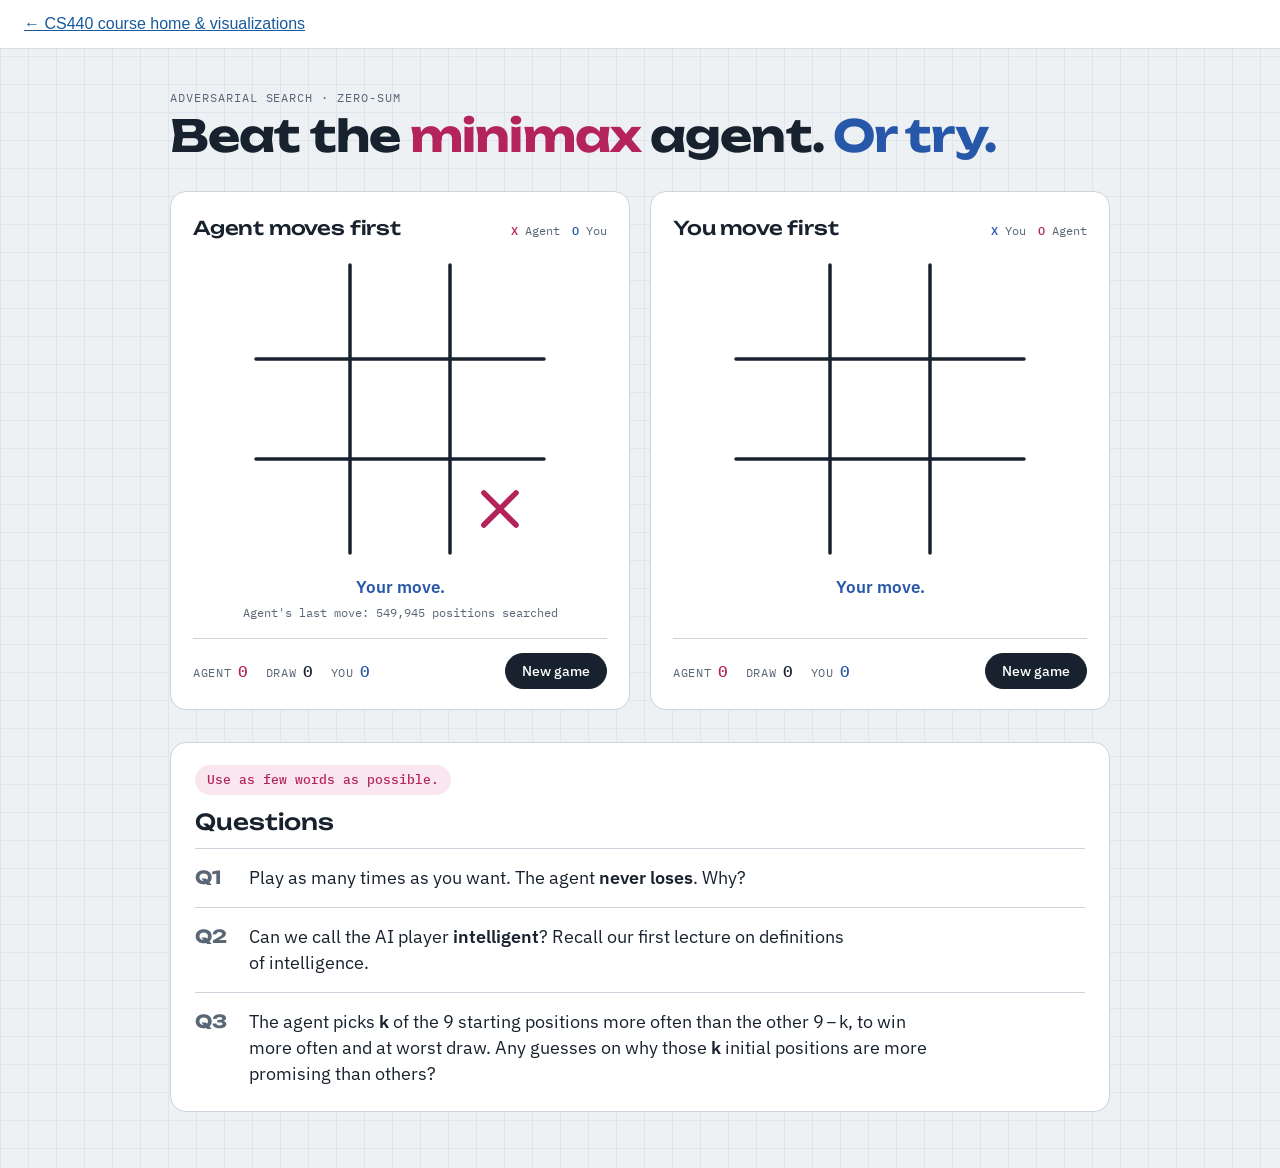
==== index.html @ fbac66e7 "Link minimax demo to the CS440 course hub" ====
<!doctype html>
<html lang="en">
<head>
<meta charset="utf-8">
<meta name="viewport" content="width=device-width, initial-scale=1">
<meta name="color-scheme" content="light dark">
<title>Minimax Tic-Tac-Toe</title>
<link rel="preconnect" href="https://fonts.googleapis.com">
<link rel="preconnect" href="https://fonts.gstatic.com" crossorigin>
<link rel="stylesheet" href="https://fonts.googleapis.com/css2?family=IBM+Plex+Mono:wght@400;500&family=IBM+Plex+Sans:wght@400;500;600&family=Unbounded:wght@500;700&display=swap">
<style>
  html, body { margin: 0; }
  img { max-width: 100%; }
  :root {
    --ground: #EDF1F4;
    --grid: #DEE5EB;
    --surface: #FFFFFF;
    --ink: #18222E;
    --muted: #586676;
    --line: #CBD4DD;
    --board: #18222E;
    --agent: #B4235A;
    --agent-soft: #F9E6EE;
    --you: #2757A8;
    --you-soft: #E4ECF9;
    --display: "Unbounded", "Arial Black", system-ui, sans-serif;
    --body: "IBM Plex Sans", system-ui, -apple-system, "Segoe UI", sans-serif;
    --mono: "IBM Plex Mono", ui-monospace, "SFMono-Regular", Menlo, monospace;
  }
  @media (prefers-color-scheme: dark) {
    :root:not([data-theme="light"]) {
      --ground: #0F141A;
      --grid: #17202A;
      --surface: #151C25;
      --ink: #E4EAF0;
      --muted: #8F9CAA;
      --line: #2B3644;
      --board: #C3CDD8;
      --agent: #F27BA7;
      --agent-soft: #3A1A28;
      --you: #8AB0F5;
      --you-soft: #1B2842;
    }
  }
  :root[data-theme="dark"] {
    --ground: #0F141A;
    --grid: #17202A;
    --surface: #151C25;
    --ink: #E4EAF0;
    --muted: #8F9CAA;
    --line: #2B3644;
    --board: #C3CDD8;
    --agent: #F27BA7;
    --agent-soft: #3A1A28;
    --you: #8AB0F5;
    --you-soft: #1B2842;
  }

  * { box-sizing: border-box; }
  body {
    background-color: var(--ground);
    background-image:
      linear-gradient(var(--grid) 1px, transparent 1px),
      linear-gradient(90deg, var(--grid) 1px, transparent 1px);
    background-size: 28px 28px;
    color: var(--ink);
    font-family: var(--body);
    font-size: 16px;
    line-height: 1.5;
  }
  .wrap {
    max-width: 980px;
    margin: 0 auto;
    padding-inline: 20px;
    padding-block: 40px 56px;
    display: grid;
    gap: 32px;
  }

  header { display: grid; gap: 6px; }
  .eyebrow {
    margin: 0;
    font-family: var(--mono);
    font-size: 12px;
    letter-spacing: 0.08em;
    text-transform: uppercase;
    color: var(--muted);
  }
  h1 {
    margin: 0;
    font-family: var(--display);
    font-weight: 700;
    font-size: clamp(28px, 5vw, 44px);
    line-height: 1.05;
    letter-spacing: -0.02em;
    text-wrap: balance;
  }
  h1 .x { color: var(--agent); }
  h1 .o { color: var(--you); }

  .boards {
    display: grid;
    grid-template-columns: repeat(auto-fit, minmax(290px, 1fr));
    gap: 20px;
  }
  .panel {
    background: var(--surface);
    border: 1px solid var(--line);
    border-radius: 16px;
    padding: 22px 22px 20px;
    display: grid;
    gap: 16px;
    justify-items: center;
  }
  .panel-head {
    width: 100%;
    display: flex;
    flex-wrap: wrap;
    align-items: baseline;
    justify-content: space-between;
    gap: 8px 16px;
  }
  .panel h2 {
    margin: 0;
    font-family: var(--display);
    font-weight: 500;
    font-size: 19px;
    letter-spacing: -0.01em;
  }
  .legend {
    display: flex;
    gap: 12px;
    font-family: var(--mono);
    font-size: 12px;
    color: var(--muted);
  }
  .legend b { font-weight: 500; }
  .legend .agent b { color: var(--agent); }
  .legend .you b { color: var(--you); }

  .board {
    position: relative;
    width: min(100%, 300px);
    aspect-ratio: 1;
    display: grid;
    grid-template-columns: repeat(3, 1fr);
    grid-template-rows: repeat(3, 1fr);
  }
  .board > svg.overlay {
    position: absolute;
    inset: 0;
    width: 100%;
    height: 100%;
    pointer-events: none;
    overflow: visible;
  }
  .overlay .grid-line {
    stroke: var(--board);
    stroke-width: 3.5;
    stroke-linecap: round;
  }
  .overlay .win {
    stroke-width: 7;
    stroke-linecap: round;
    stroke-dasharray: 1;
    stroke-dashoffset: 1;
    animation: draw 420ms ease-out forwards;
  }
  .overlay .win.agent { stroke: var(--agent); }
  .overlay .win.you { stroke: var(--you); }

  .cell {
    appearance: none;
    border: 0;
    margin: 7px;
    padding: 0;
    background: transparent;
    border-radius: 10px;
    color: inherit;
    cursor: default;
    display: grid;
    place-items: center;
    transition: background-color 120ms ease;
  }
  .cell.playable { cursor: pointer; }
  .cell.playable:hover { background: var(--you-soft); }
  .cell:focus-visible { outline: 2px solid var(--you); outline-offset: 1px; }
  .cell svg {
    width: 72%;
    height: 72%;
    fill: none;
    stroke-width: 9;
    stroke-linecap: round;
    overflow: visible;
  }
  .cell.agent svg { stroke: var(--agent); }
  .cell.you svg { stroke: var(--you); }
  .cell svg .s {
    stroke-dasharray: 1;
    stroke-dashoffset: 1;
    animation: draw 220ms ease-out forwards;
  }
  .cell svg .s2 { animation-delay: 140ms; }
  .cell.win-cell.agent { background: var(--agent-soft); }
  .cell.win-cell.you { background: var(--you-soft); }
  @keyframes draw { to { stroke-dashoffset: 0; } }

  .status {
    margin: 0;
    min-height: 1.5em;
    font-weight: 600;
    font-size: 17px;
    text-align: center;
  }
  .status.agent { color: var(--agent); }
  .status.you { color: var(--you); }
  .searched {
    margin: -12px 0 0;
    font-family: var(--mono);
    font-size: 12px;
    color: var(--muted);
    font-variant-numeric: tabular-nums;
    text-align: center;
  }

  .foot {
    width: 100%;
    display: flex;
    flex-wrap: wrap;
    align-items: center;
    justify-content: space-between;
    gap: 12px;
    padding-top: 14px;
    border-top: 1px solid var(--line);
  }
  .tally {
    margin: 0;
    display: flex;
    gap: 18px;
    font-family: var(--mono);
    font-size: 12px;
    color: var(--muted);
  }
  .tally div { display: flex; gap: 6px; align-items: baseline; }
  .tally dt { text-transform: uppercase; letter-spacing: 0.06em; }
  .tally dd {
    margin: 0;
    font-size: 16px;
    font-weight: 500;
    color: var(--ink);
    font-variant-numeric: tabular-nums;
  }
  .tally .t-agent dd { color: var(--agent); }
  .tally .t-you dd { color: var(--you); }

  .btn {
    appearance: none;
    border: 1px solid var(--ink);
    background: var(--ink);
    color: var(--surface);
    font: 500 14px/1 var(--body);
    padding: 10px 16px;
    border-radius: 999px;
    cursor: pointer;
    transition: transform 100ms ease, opacity 100ms ease;
  }
  .btn:hover { opacity: 0.88; }
  .btn:active { transform: translateY(1px); }
  .btn:focus-visible { outline: 2px solid var(--you); outline-offset: 2px; }

  .questions {
    background: var(--surface);
    border: 1px solid var(--line);
    border-radius: 16px;
    padding: 22px 24px 8px;
    display: grid;
    gap: 10px;
  }
  .questions h2 {
    margin: 0;
    font-family: var(--display);
    font-weight: 500;
    font-size: 22px;
  }
  .q-list {
    margin: 0;
    padding: 0;
    list-style: none;
    display: grid;
  }
  .q-list li {
    display: grid;
    grid-template-columns: 2.6em 1fr;
    gap: 12px;
    align-items: baseline;
    padding-block: 16px;
    border-top: 1px solid var(--line);
  }
  .q-num {
    font-family: var(--display);
    font-weight: 700;
    font-size: 18px;
    line-height: 1;
    color: var(--muted);
  }
  .q-list p {
    margin: 0;
    font-size: 18px;
    line-height: 1.45;
    max-width: 62ch;
    text-wrap: pretty;
  }
  .q-list strong { font-weight: 600; }
  .rule {
    justify-self: start;
    margin: 0;
    padding: 5px 12px;
    border-radius: 999px;
    background: var(--agent-soft);
    color: var(--agent);
    font-family: var(--mono);
    font-size: 13px;
    font-weight: 500;
  }

  @media (prefers-reduced-motion: reduce) {
    .cell svg .s, .overlay .win { animation: none; stroke-dashoffset: 0; }
    .cell, .btn { transition: none; }
  }
</style>
</head>
<body>
<nav aria-label="Course navigation" style="padding:12px 24px;background:#fff;border-bottom:1px solid #d5dde7;font:16px/1.5 Arial,sans-serif"><a href="https://kowndinya2000.github.io/cs440-fa26/#demos" style="color:#185a9d;text-decoration:underline">← CS440 course home &amp; visualizations</a></nav>
<main class="wrap">
  <header>
    <p class="eyebrow">Adversarial search · Zero-sum</p>
    <h1>Beat the <span class="x">minimax</span> agent. <span class="o">Or try.</span></h1>
  </header>

  <section class="boards" aria-label="Games">
    <article class="panel" id="panel-first">
      <div class="panel-head">
        <h2>Agent moves first</h2>
        <div class="legend"><span class="agent"><b>X</b> Agent</span><span class="you"><b>O</b> You</span></div>
      </div>
      <div class="board" role="grid" aria-label="Board, agent moves first"></div>
      <p class="status" aria-live="polite"></p>
      <p class="searched"></p>
      <div class="foot">
        <dl class="tally">
          <div class="t-agent"><dt>Agent</dt><dd data-k="agent">0</dd></div>
          <div class="t-draw"><dt>Draw</dt><dd data-k="draw">0</dd></div>
          <div class="t-you"><dt>You</dt><dd data-k="you">0</dd></div>
        </dl>
        <button class="btn" type="button" id="new-first">New game</button>
      </div>
    </article>

    <article class="panel" id="panel-second">
      <div class="panel-head">
        <h2>You move first</h2>
        <div class="legend"><span class="you"><b>X</b> You</span><span class="agent"><b>O</b> Agent</span></div>
      </div>
      <div class="board" role="grid" aria-label="Board, you move first"></div>
      <p class="status" aria-live="polite"></p>
      <p class="searched"></p>
      <div class="foot">
        <dl class="tally">
          <div class="t-agent"><dt>Agent</dt><dd data-k="agent">0</dd></div>
          <div class="t-draw"><dt>Draw</dt><dd data-k="draw">0</dd></div>
          <div class="t-you"><dt>You</dt><dd data-k="you">0</dd></div>
        </dl>
        <button class="btn" type="button" id="new-second">New game</button>
      </div>
    </article>
  </section>

  <section class="questions" aria-labelledby="q-title">
    <p class="rule">Use as few words as possible.</p>
    <h2 id="q-title">Questions</h2>
    <ol class="q-list">
      <li>
        <span class="q-num" aria-hidden="true">Q1</span>
        <p>Play as many times as you want. The agent <strong>never loses</strong>. Why?</p>
      </li>
      <li>
        <span class="q-num" aria-hidden="true">Q2</span>
        <p>Can we call the AI player <strong>intelligent</strong>? Recall our first lecture on definitions of intelligence.</p>
      </li>
      <li>
        <span class="q-num" aria-hidden="true">Q3</span>
        <p>The agent picks <strong>k</strong> of the 9 starting positions more often than the other 9&#8239;&minus;&#8239;k, to win more often and at worst draw. Any guesses on why those <strong>k</strong> initial positions are more promising than others?</p>
      </li>
    </ol>
  </section>
</main>

<script>
(() => {
  const LINES = [[0,1,2],[3,4,5],[6,7,8],[0,3,6],[1,4,7],[2,5,8],[0,4,8],[2,4,6]];
  const NS = "http://www.w3.org/2000/svg";
  const reduced = window.matchMedia("(prefers-reduced-motion: reduce)").matches;
  const fmt = new Intl.NumberFormat("en-US");

  function winner(b) {
    for (const [a, c, d] of LINES) {
      if (b[a] && b[a] === b[c] && b[a] === b[d]) return { mark: b[a], line: [a, c, d] };
    }
    return null;
  }

  let nodes = 0;
  function minimax(b, turn, me, depth) {
    nodes++;
    const w = winner(b);
    if (w) return w.mark === me ? 10 - depth : depth - 10;
    if (b.every(Boolean)) return 0;
    const next = turn === "X" ? "O" : "X";
    let best = turn === me ? -Infinity : Infinity;
    for (let i = 0; i < 9; i++) {
      if (b[i]) continue;
      b[i] = turn;
      const s = minimax(b, next, me, depth + 1);
      b[i] = null;
      best = turn === me ? Math.max(best, s) : Math.min(best, s);
    }
    return best;
  }
  function bestMove(board, me) {
    const b = board.slice();
    const opp = me === "X" ? "O" : "X";
    nodes = 0;
    const options = [];
    for (let i = 0; i < 9; i++) {
      if (b[i]) continue;
      b[i] = me;
      nodes++;
      let value, traps = 0;
      if (winner(b)) value = 9;
      else if (b.every(Boolean)) value = 0;
      else {
        value = Infinity;
        for (let j = 0; j < 9; j++) {
          if (b[j]) continue;
          b[j] = opp;
          const v = minimax(b, me, me, 2);
          b[j] = null;
          value = Math.min(value, v);
          if (v > 0) traps++;
        }
      }
      b[i] = null;
      options.push({ i, value, traps });
    }
    const bestValue = Math.max(...options.map((o) => o.value));
    const safe = options.filter((o) => o.value === bestValue);
    const bestTraps = Math.max(...safe.map((o) => o.traps));
    const picks = safe.filter((o) => o.traps === bestTraps);
    const move = picks[Math.floor(Math.random() * picks.length)].i;
    return { move, nodes };
  }

  function markSVG(mark) {
    return mark === "X"
      ? '<svg viewBox="0 0 100 100" aria-hidden="true"><path class="s" pathLength="1" d="M24 24 L76 76"/><path class="s s2" pathLength="1" d="M76 24 L24 76"/></svg>'
      : '<svg viewBox="0 0 100 100" aria-hidden="true"><circle class="s" pathLength="1" cx="50" cy="50" r="27" transform="rotate(-90 50 50)"/></svg>';
  }

  const CONFIG = [
    { key: "first", agent: "X", you: "O" },
    { key: "second", agent: "O", you: "X" },
  ];

  function freshState(prev) {
    return {
      board: Array(9).fill(null),
      result: null,
      line: null,
      searched: null,
      tally: prev ? prev.tally : { agent: 0, draw: 0, you: 0 },
    };
  }

  function makePanel(cfg, saved) {
    const root = document.getElementById("panel-" + cfg.key);
    const boardEl = root.querySelector(".board");
    const statusEl = root.querySelector(".status");
    const searchedEl = root.querySelector(".searched");
    const tallyEls = root.querySelectorAll(".tally dd");
    const newBtn = root.querySelector(".btn");

    const overlay = document.createElementNS(NS, "svg");
    overlay.setAttribute("class", "overlay");
    overlay.setAttribute("viewBox", "0 0 300 300");
    overlay.setAttribute("aria-hidden", "true");
    for (const [x1, y1, x2, y2] of [[100,6,100,294],[200,6,200,294],[6,100,294,100],[6,200,294,200]]) {
      const l = document.createElementNS(NS, "line");
      Object.entries({ x1, y1, x2, y2, class: "grid-line" }).forEach(([k, v]) => l.setAttribute(k, v));
      overlay.appendChild(l);
    }
    const cells = [];
    for (let i = 0; i < 9; i++) {
      const btn = document.createElement("button");
      btn.type = "button";
      btn.className = "cell";
      btn.id = `${cfg.key}-cell-${i}`;
      btn.dataset.mark = "";
      btn.addEventListener("click", () => play(i));
      boardEl.appendChild(btn);
      cells.push(btn);
    }
    boardEl.appendChild(overlay);

    let state = saved || freshState();
    let busy = false;
    let timer = null;

    const whoOf = (mark) => (mark === cfg.agent ? "agent" : "you");
    const turnMark = () => (state.board.filter(Boolean).length % 2 === 0 ? "X" : "O");
    const yourTurn = () => !state.result && !busy && turnMark() === cfg.you;

    function finishIfOver() {
      const w = winner(state.board);
      if (w) {
        state.result = whoOf(w.mark);
        state.line = w.line;
      } else if (state.board.every(Boolean)) {
        state.result = "draw";
      }
      if (state.result) state.tally[state.result]++;
      return Boolean(state.result);
    }

    function play(i) {
      if (!yourTurn() || state.board[i]) return;
      state.board[i] = cfg.you;
      if (!finishIfOver()) agentTurn();
      render();
    }

    function agentTurn() {
      busy = true;
      clearTimeout(timer);
      timer = setTimeout(() => {
        const { move, nodes: n } = bestMove(state.board, cfg.agent);
        state.board[move] = cfg.agent;
        state.searched = n;
        busy = false;
        finishIfOver();
        render();
      }, reduced ? 60 : 380);
    }

    function newGame() {
      clearTimeout(timer);
      busy = false;
      state = freshState(state);
      if (cfg.agent === "X") agentTurn();
      render();
    }
    newBtn.addEventListener("click", newGame);

    function render() {
      state.board.forEach((mark, i) => {
        const c = cells[i];
        const m = mark || "";
        if (c.dataset.mark !== m) {
          c.dataset.mark = m;
          c.innerHTML = m ? markSVG(m) : "";
        }
        const who = m ? whoOf(m) : "";
        c.classList.toggle("agent", who === "agent");
        c.classList.toggle("you", who === "you");
        c.classList.toggle("win-cell", Boolean(state.line && state.line.includes(i)));
        const playable = !m && yourTurn();
        c.classList.toggle("playable", playable);
        c.disabled = !playable;
        const row = Math.floor(i / 3) + 1, col = (i % 3) + 1;
        c.setAttribute("aria-label", `Row ${row}, column ${col}: ${m ? (who === "agent" ? "Agent " : "You ") + m : "empty"}`);
      });

      const oldWin = overlay.querySelector(".win");
      if (state.line && !oldWin) {
        const [a, , z] = state.line;
        const ctr = (k) => [(k % 3) * 100 + 50, Math.floor(k / 3) * 100 + 50];
        const [ax, ay] = ctr(a), [zx, zy] = ctr(z);
        const dx = (zx - ax) * 0.2, dy = (zy - ay) * 0.2;
        const l = document.createElementNS(NS, "line");
        Object.entries({
          x1: ax - dx, y1: ay - dy, x2: zx + dx, y2: zy + dy,
          pathLength: 1, class: "win " + state.result,
        }).forEach(([k, v]) => l.setAttribute(k, v));
        overlay.appendChild(l);
      } else if (!state.line && oldWin) {
        oldWin.remove();
      }

      let text = "", tone = "";
      if (state.result === "agent") { text = "Agent wins."; tone = "agent"; }
      else if (state.result === "you") { text = "You win!"; tone = "you"; }
      else if (state.result === "draw") { text = "Draw."; }
      else if (busy) { text = "Agent is searching…"; tone = "agent"; }
      else { text = "Your move."; tone = "you"; }
      statusEl.textContent = text;
      statusEl.className = "status " + tone;

      searchedEl.textContent = state.searched == null
        ? " "
        : `Agent's last move: ${fmt.format(state.searched)} positions searched`;

      tallyEls.forEach((dd) => { dd.textContent = state.tally[dd.dataset.k]; });
    }

    if (!state.result && turnMark() === cfg.agent) agentTurn();
    render();

    return { snapshot: () => JSON.parse(JSON.stringify(state)) };
  }

  function start(data) {
    const saved = (data && data.panels) || {};
    CONFIG.forEach((cfg) => makePanel(cfg, saved[cfg.key]));
  }

  start({});
})();
</script>
</body>
</html>
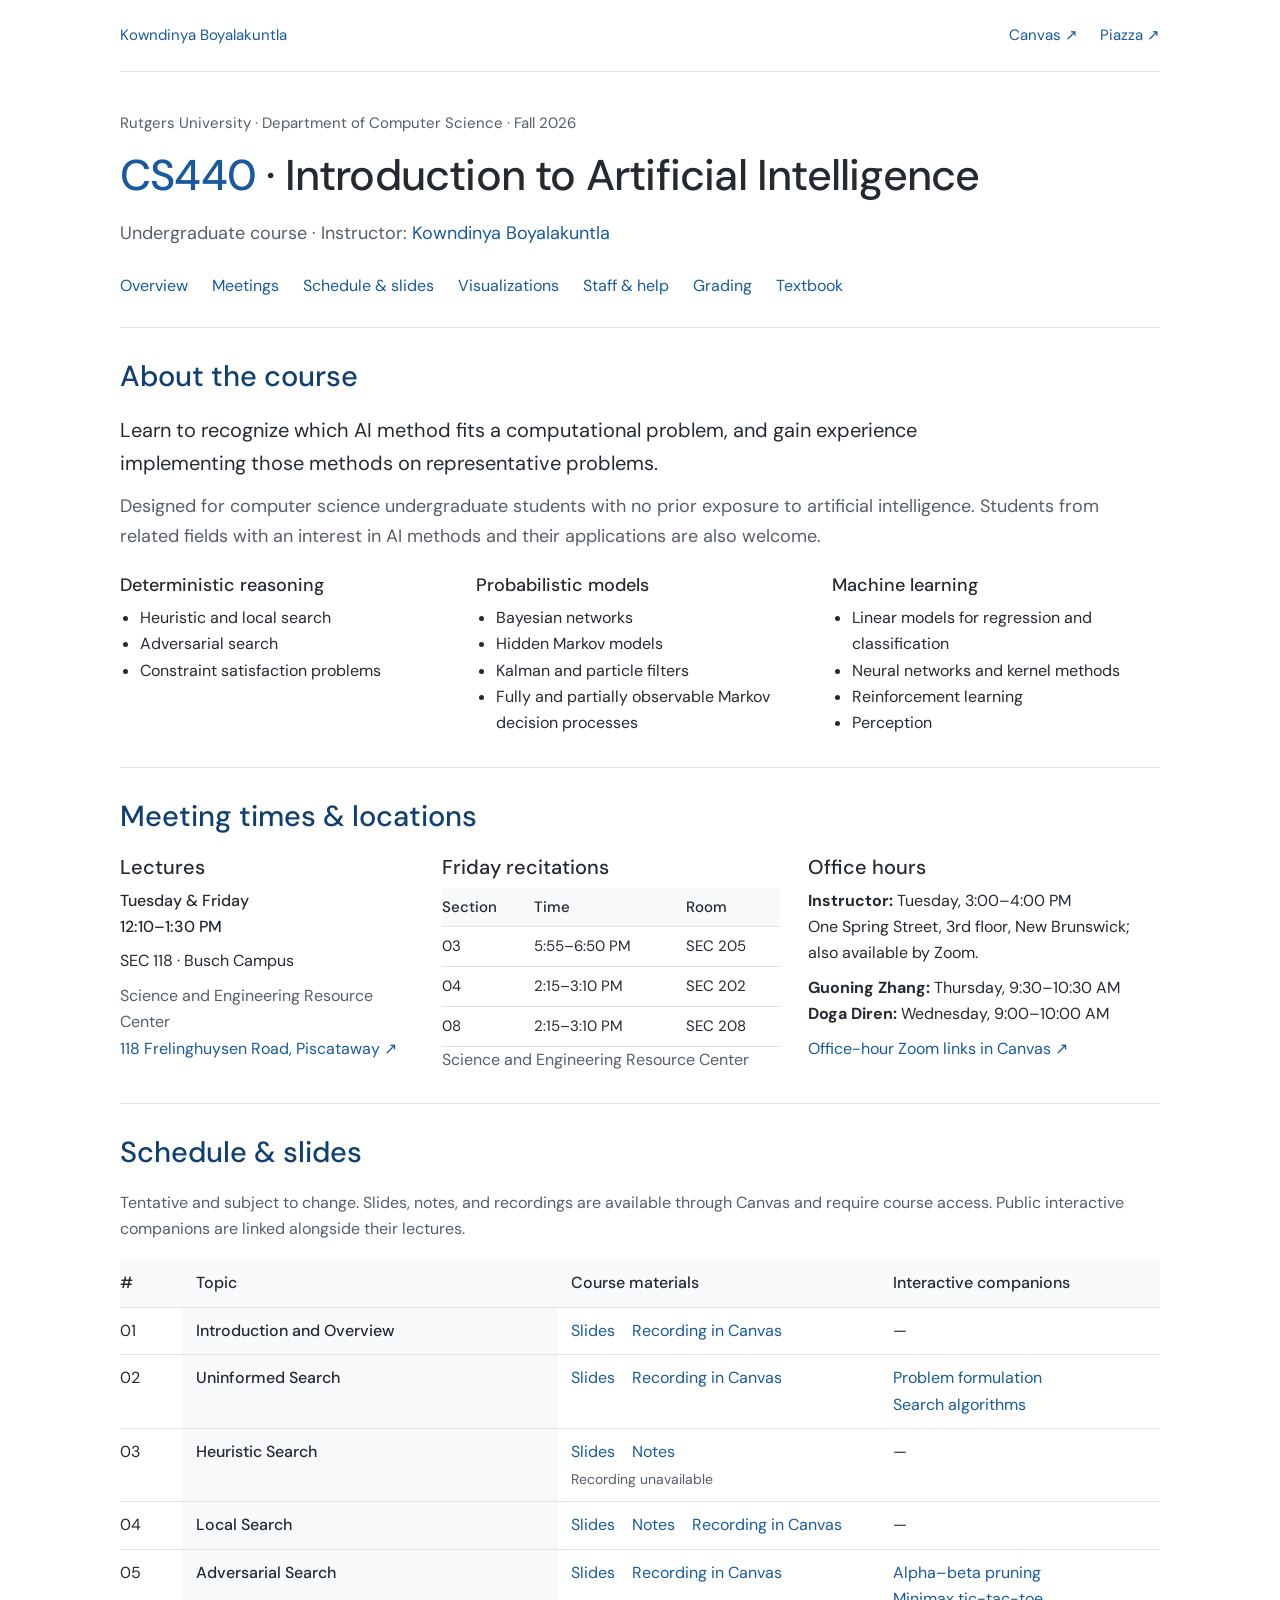
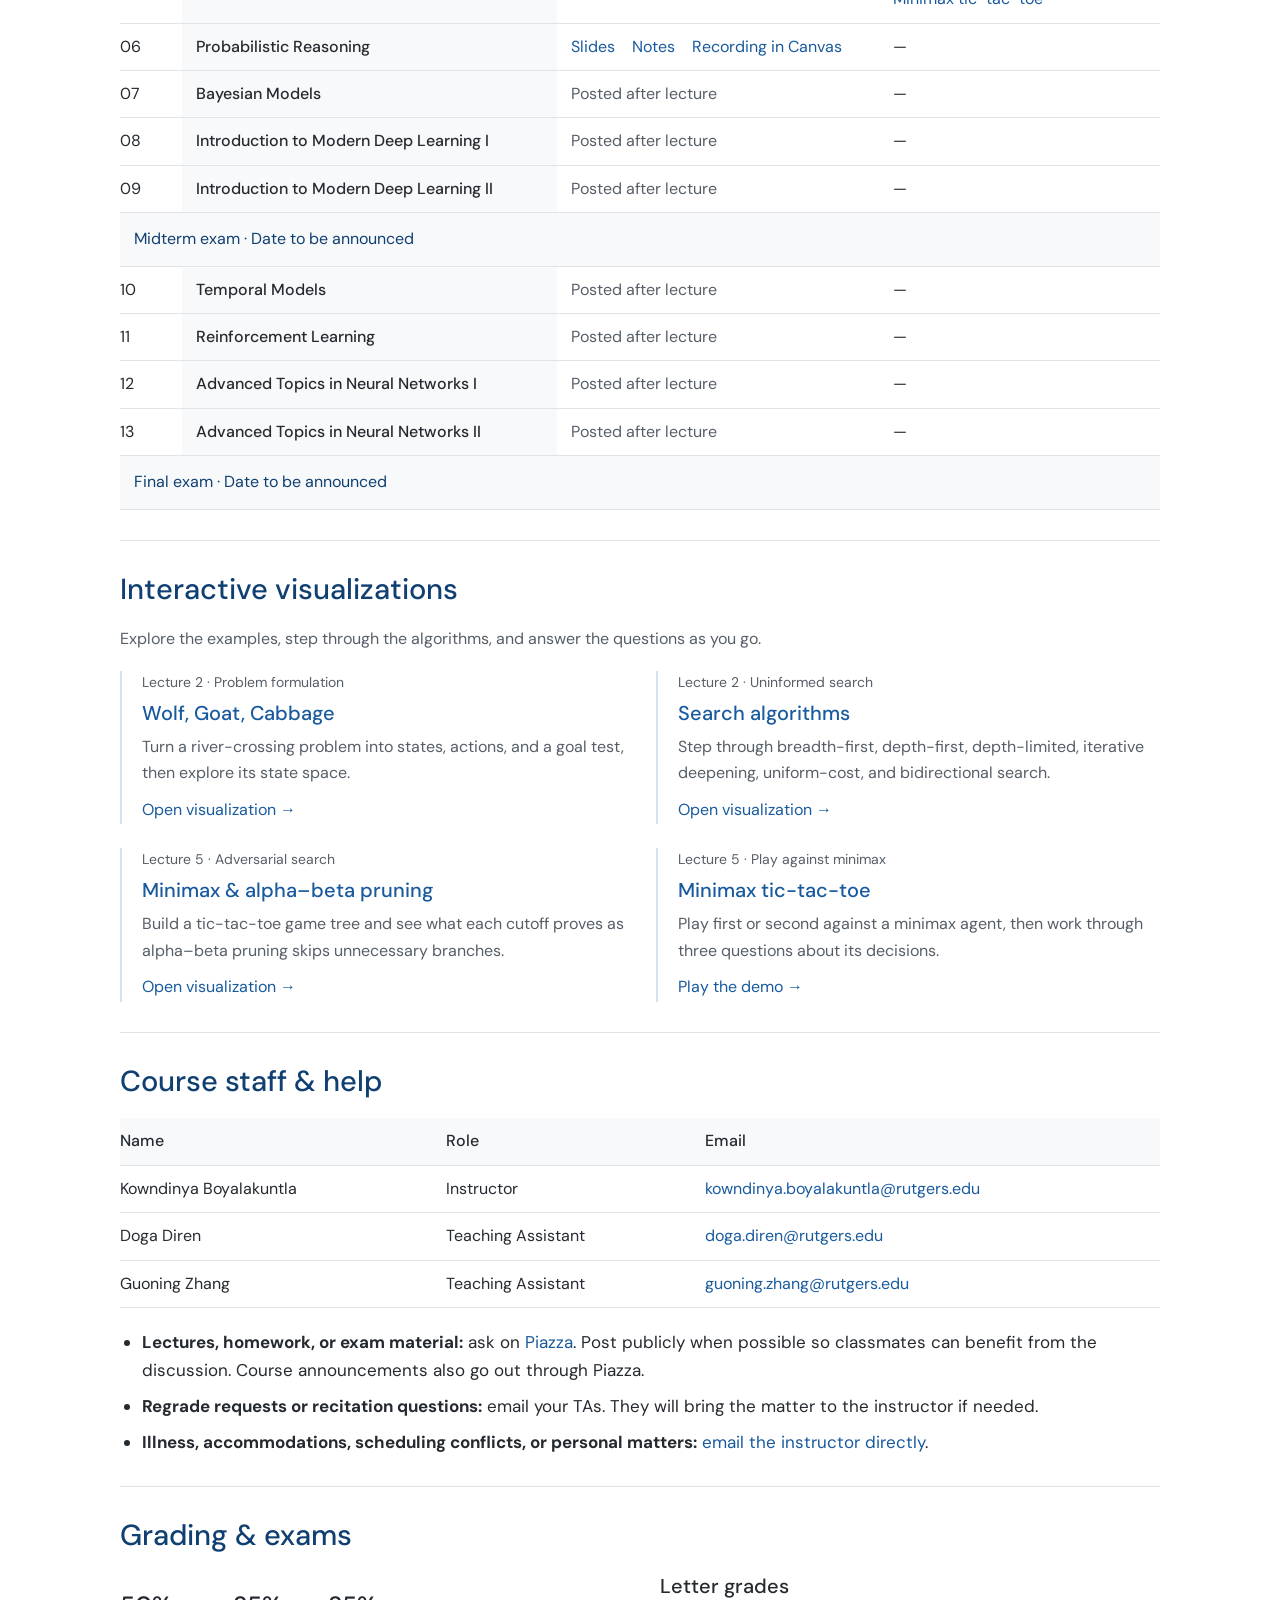
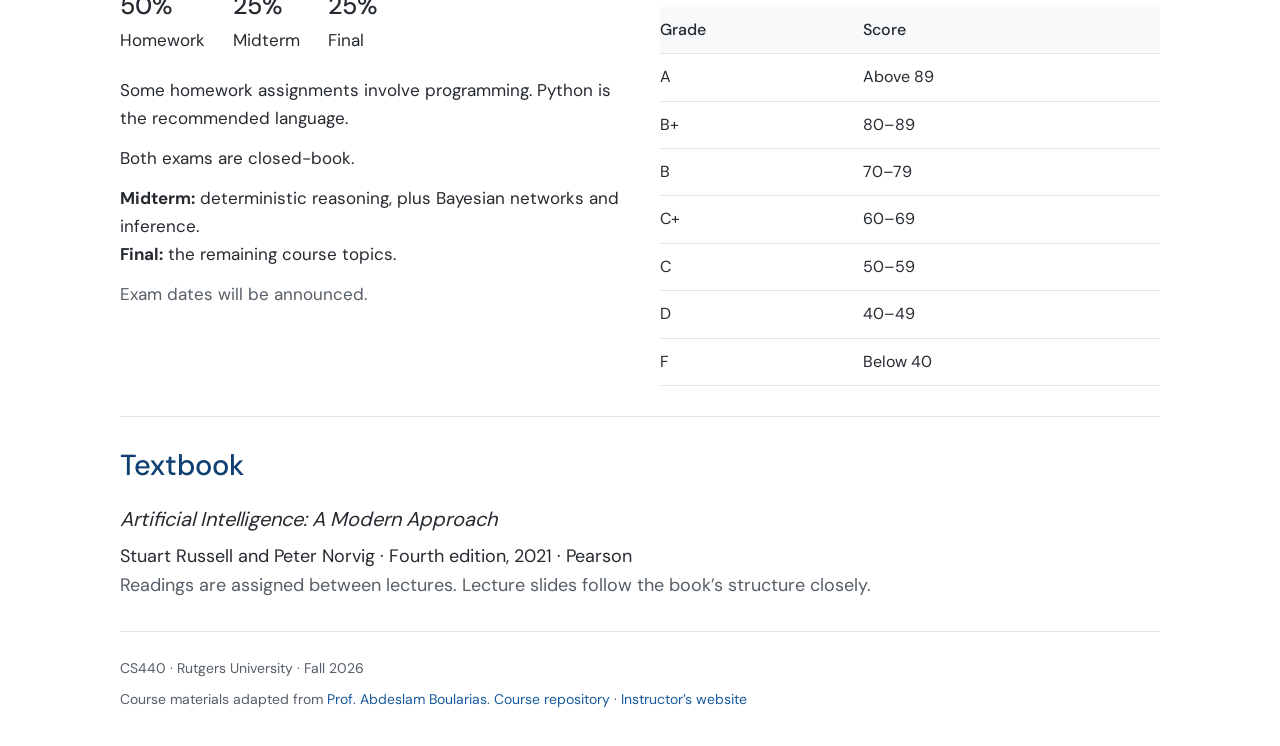
==== commit c1a3f906: "Publish CS440 course hub and connect lecture visualizations" ====
--- a/index.html
+++ b/index.html
@@ -3,627 +3,88 @@
 <head>
 <meta charset="utf-8">
 <meta name="viewport" content="width=device-width, initial-scale=1">
-<meta name="color-scheme" content="light dark">
-<title>Minimax Tic-Tac-Toe</title>
-<link rel="preconnect" href="https://fonts.googleapis.com">
-<link rel="preconnect" href="https://fonts.gstatic.com" crossorigin>
-<link rel="stylesheet" href="https://fonts.googleapis.com/css2?family=IBM+Plex+Mono:wght@400;500&family=IBM+Plex+Sans:wght@400;500;600&family=Unbounded:wght@500;700&display=swap">
-<style>
-  html, body { margin: 0; }
-  img { max-width: 100%; }
-  :root {
-    --ground: #EDF1F4;
-    --grid: #DEE5EB;
-    --surface: #FFFFFF;
-    --ink: #18222E;
-    --muted: #586676;
-    --line: #CBD4DD;
-    --board: #18222E;
-    --agent: #B4235A;
-    --agent-soft: #F9E6EE;
-    --you: #2757A8;
-    --you-soft: #E4ECF9;
-    --display: "Unbounded", "Arial Black", system-ui, sans-serif;
-    --body: "IBM Plex Sans", system-ui, -apple-system, "Segoe UI", sans-serif;
-    --mono: "IBM Plex Mono", ui-monospace, "SFMono-Regular", Menlo, monospace;
-  }
-  @media (prefers-color-scheme: dark) {
-    :root:not([data-theme="light"]) {
-      --ground: #0F141A;
-      --grid: #17202A;
-      --surface: #151C25;
-      --ink: #E4EAF0;
-      --muted: #8F9CAA;
-      --line: #2B3644;
-      --board: #C3CDD8;
-      --agent: #F27BA7;
-      --agent-soft: #3A1A28;
-      --you: #8AB0F5;
-      --you-soft: #1B2842;
-    }
-  }
-  :root[data-theme="dark"] {
-    --ground: #0F141A;
-    --grid: #17202A;
-    --surface: #151C25;
-    --ink: #E4EAF0;
-    --muted: #8F9CAA;
-    --line: #2B3644;
-    --board: #C3CDD8;
-    --agent: #F27BA7;
-    --agent-soft: #3A1A28;
-    --you: #8AB0F5;
-    --you-soft: #1B2842;
-  }
-
-  * { box-sizing: border-box; }
-  body {
-    background-color: var(--ground);
-    background-image:
-      linear-gradient(var(--grid) 1px, transparent 1px),
-      linear-gradient(90deg, var(--grid) 1px, transparent 1px);
-    background-size: 28px 28px;
-    color: var(--ink);
-    font-family: var(--body);
-    font-size: 16px;
-    line-height: 1.5;
-  }
-  .wrap {
-    max-width: 980px;
-    margin: 0 auto;
-    padding-inline: 20px;
-    padding-block: 40px 56px;
-    display: grid;
-    gap: 32px;
-  }
-
-  header { display: grid; gap: 6px; }
-  .eyebrow {
-    margin: 0;
-    font-family: var(--mono);
-    font-size: 12px;
-    letter-spacing: 0.08em;
-    text-transform: uppercase;
-    color: var(--muted);
-  }
-  h1 {
-    margin: 0;
-    font-family: var(--display);
-    font-weight: 700;
-    font-size: clamp(28px, 5vw, 44px);
-    line-height: 1.05;
-    letter-spacing: -0.02em;
-    text-wrap: balance;
-  }
-  h1 .x { color: var(--agent); }
-  h1 .o { color: var(--you); }
-
-  .boards {
-    display: grid;
-    grid-template-columns: repeat(auto-fit, minmax(290px, 1fr));
-    gap: 20px;
-  }
-  .panel {
-    background: var(--surface);
-    border: 1px solid var(--line);
-    border-radius: 16px;
-    padding: 22px 22px 20px;
-    display: grid;
-    gap: 16px;
-    justify-items: center;
-  }
-  .panel-head {
-    width: 100%;
-    display: flex;
-    flex-wrap: wrap;
-    align-items: baseline;
-    justify-content: space-between;
-    gap: 8px 16px;
-  }
-  .panel h2 {
-    margin: 0;
-    font-family: var(--display);
-    font-weight: 500;
-    font-size: 19px;
-    letter-spacing: -0.01em;
-  }
-  .legend {
-    display: flex;
-    gap: 12px;
-    font-family: var(--mono);
-    font-size: 12px;
-    color: var(--muted);
-  }
-  .legend b { font-weight: 500; }
-  .legend .agent b { color: var(--agent); }
-  .legend .you b { color: var(--you); }
-
-  .board {
-    position: relative;
-    width: min(100%, 300px);
-    aspect-ratio: 1;
-    display: grid;
-    grid-template-columns: repeat(3, 1fr);
-    grid-template-rows: repeat(3, 1fr);
-  }
-  .board > svg.overlay {
-    position: absolute;
-    inset: 0;
-    width: 100%;
-    height: 100%;
-    pointer-events: none;
-    overflow: visible;
-  }
-  .overlay .grid-line {
-    stroke: var(--board);
-    stroke-width: 3.5;
-    stroke-linecap: round;
-  }
-  .overlay .win {
-    stroke-width: 7;
-    stroke-linecap: round;
-    stroke-dasharray: 1;
-    stroke-dashoffset: 1;
-    animation: draw 420ms ease-out forwards;
-  }
-  .overlay .win.agent { stroke: var(--agent); }
-  .overlay .win.you { stroke: var(--you); }
-
-  .cell {
-    appearance: none;
-    border: 0;
-    margin: 7px;
-    padding: 0;
-    background: transparent;
-    border-radius: 10px;
-    color: inherit;
-    cursor: default;
-    display: grid;
-    place-items: center;
-    transition: background-color 120ms ease;
-  }
-  .cell.playable { cursor: pointer; }
-  .cell.playable:hover { background: var(--you-soft); }
-  .cell:focus-visible { outline: 2px solid var(--you); outline-offset: 1px; }
-  .cell svg {
-    width: 72%;
-    height: 72%;
-    fill: none;
-    stroke-width: 9;
-    stroke-linecap: round;
-    overflow: visible;
-  }
-  .cell.agent svg { stroke: var(--agent); }
-  .cell.you svg { stroke: var(--you); }
-  .cell svg .s {
-    stroke-dasharray: 1;
-    stroke-dashoffset: 1;
-    animation: draw 220ms ease-out forwards;
-  }
-  .cell svg .s2 { animation-delay: 140ms; }
-  .cell.win-cell.agent { background: var(--agent-soft); }
-  .cell.win-cell.you { background: var(--you-soft); }
-  @keyframes draw { to { stroke-dashoffset: 0; } }
-
-  .status {
-    margin: 0;
-    min-height: 1.5em;
-    font-weight: 600;
-    font-size: 17px;
-    text-align: center;
-  }
-  .status.agent { color: var(--agent); }
-  .status.you { color: var(--you); }
-  .searched {
-    margin: -12px 0 0;
-    font-family: var(--mono);
-    font-size: 12px;
-    color: var(--muted);
-    font-variant-numeric: tabular-nums;
-    text-align: center;
-  }
-
-  .foot {
-    width: 100%;
-    display: flex;
-    flex-wrap: wrap;
-    align-items: center;
-    justify-content: space-between;
-    gap: 12px;
-    padding-top: 14px;
-    border-top: 1px solid var(--line);
-  }
-  .tally {
-    margin: 0;
-    display: flex;
-    gap: 18px;
-    font-family: var(--mono);
-    font-size: 12px;
-    color: var(--muted);
-  }
-  .tally div { display: flex; gap: 6px; align-items: baseline; }
-  .tally dt { text-transform: uppercase; letter-spacing: 0.06em; }
-  .tally dd {
-    margin: 0;
-    font-size: 16px;
-    font-weight: 500;
-    color: var(--ink);
-    font-variant-numeric: tabular-nums;
-  }
-  .tally .t-agent dd { color: var(--agent); }
-  .tally .t-you dd { color: var(--you); }
-
-  .btn {
-    appearance: none;
-    border: 1px solid var(--ink);
-    background: var(--ink);
-    color: var(--surface);
-    font: 500 14px/1 var(--body);
-    padding: 10px 16px;
-    border-radius: 999px;
-    cursor: pointer;
-    transition: transform 100ms ease, opacity 100ms ease;
-  }
-  .btn:hover { opacity: 0.88; }
-  .btn:active { transform: translateY(1px); }
-  .btn:focus-visible { outline: 2px solid var(--you); outline-offset: 2px; }
-
-  .questions {
-    background: var(--surface);
-    border: 1px solid var(--line);
-    border-radius: 16px;
-    padding: 22px 24px 8px;
-    display: grid;
-    gap: 10px;
-  }
-  .questions h2 {
-    margin: 0;
-    font-family: var(--display);
-    font-weight: 500;
-    font-size: 22px;
-  }
-  .q-list {
-    margin: 0;
-    padding: 0;
-    list-style: none;
-    display: grid;
-  }
-  .q-list li {
-    display: grid;
-    grid-template-columns: 2.6em 1fr;
-    gap: 12px;
-    align-items: baseline;
-    padding-block: 16px;
-    border-top: 1px solid var(--line);
-  }
-  .q-num {
-    font-family: var(--display);
-    font-weight: 700;
-    font-size: 18px;
-    line-height: 1;
-    color: var(--muted);
-  }
-  .q-list p {
-    margin: 0;
-    font-size: 18px;
-    line-height: 1.45;
-    max-width: 62ch;
-    text-wrap: pretty;
-  }
-  .q-list strong { font-weight: 600; }
-  .rule {
-    justify-self: start;
-    margin: 0;
-    padding: 5px 12px;
-    border-radius: 999px;
-    background: var(--agent-soft);
-    color: var(--agent);
-    font-family: var(--mono);
-    font-size: 13px;
-    font-weight: 500;
-  }
-
-  @media (prefers-reduced-motion: reduce) {
-    .cell svg .s, .overlay .win { animation: none; stroke-dashoffset: 0; }
-    .cell, .btn { transition: none; }
-  }
-</style>
+<title>CS440: Introduction to Artificial Intelligence · Fall 2026 · Rutgers</title>
+<meta name="description" content="Rutgers CS440, Fall 2026. Undergraduate Introduction to Artificial Intelligence taught by Kowndinya Boyalakuntla. Syllabus, schedule, and interactive visualizations.">
+<meta name="theme-color" content="#ffffff">
+<link rel="canonical" href="https://kowndinya2000.github.io/cs440-fa26/">
+<link rel="stylesheet" href="assets/course.css">
 </head>
 <body>
-<nav aria-label="Course navigation" style="padding:12px 24px;background:#fff;border-bottom:1px solid #d5dde7;font:16px/1.5 Arial,sans-serif"><a href="https://kowndinya2000.github.io/cs440-fa26/#demos" style="color:#185a9d;text-decoration:underline">← CS440 course home &amp; visualizations</a></nav>
-<main class="wrap">
-  <header>
-    <p class="eyebrow">Adversarial search · Zero-sum</p>
-    <h1>Beat the <span class="x">minimax</span> agent. <span class="o">Or try.</span></h1>
-  </header>
-
-  <section class="boards" aria-label="Games">
-    <article class="panel" id="panel-first">
-      <div class="panel-head">
-        <h2>Agent moves first</h2>
-        <div class="legend"><span class="agent"><b>X</b> Agent</span><span class="you"><b>O</b> You</span></div>
-      </div>
-      <div class="board" role="grid" aria-label="Board, agent moves first"></div>
-      <p class="status" aria-live="polite"></p>
-      <p class="searched"></p>
-      <div class="foot">
-        <dl class="tally">
-          <div class="t-agent"><dt>Agent</dt><dd data-k="agent">0</dd></div>
-          <div class="t-draw"><dt>Draw</dt><dd data-k="draw">0</dd></div>
-          <div class="t-you"><dt>You</dt><dd data-k="you">0</dd></div>
-        </dl>
-        <button class="btn" type="button" id="new-first">New game</button>
-      </div>
-    </article>
-
-    <article class="panel" id="panel-second">
-      <div class="panel-head">
-        <h2>You move first</h2>
-        <div class="legend"><span class="you"><b>X</b> You</span><span class="agent"><b>O</b> Agent</span></div>
-      </div>
-      <div class="board" role="grid" aria-label="Board, you move first"></div>
-      <p class="status" aria-live="polite"></p>
-      <p class="searched"></p>
-      <div class="foot">
-        <dl class="tally">
-          <div class="t-agent"><dt>Agent</dt><dd data-k="agent">0</dd></div>
-          <div class="t-draw"><dt>Draw</dt><dd data-k="draw">0</dd></div>
-          <div class="t-you"><dt>You</dt><dd data-k="you">0</dd></div>
-        </dl>
-        <button class="btn" type="button" id="new-second">New game</button>
-      </div>
-    </article>
-  </section>
-
-  <section class="questions" aria-labelledby="q-title">
-    <p class="rule">Use as few words as possible.</p>
-    <h2 id="q-title">Questions</h2>
-    <ol class="q-list">
-      <li>
-        <span class="q-num" aria-hidden="true">Q1</span>
-        <p>Play as many times as you want. The agent <strong>never loses</strong>. Why?</p>
-      </li>
-      <li>
-        <span class="q-num" aria-hidden="true">Q2</span>
-        <p>Can we call the AI player <strong>intelligent</strong>? Recall our first lecture on definitions of intelligence.</p>
-      </li>
-      <li>
-        <span class="q-num" aria-hidden="true">Q3</span>
-        <p>The agent picks <strong>k</strong> of the 9 starting positions more often than the other 9&#8239;&minus;&#8239;k, to win more often and at worst draw. Any guesses on why those <strong>k</strong> initial positions are more promising than others?</p>
-      </li>
-    </ol>
-  </section>
+<a class="skip-link" href="#main">Skip to course content</a>
+<div class="wrapper">
+<nav class="site-nav" aria-label="Course resources"><a href="https://kowndinya2000.github.io/">Kowndinya Boyalakuntla</a><div><a href="https://rutgers.instructure.com/courses/405079">Canvas ↗</a><a href="https://piazza.com/rutgers/fall2026/cs440">Piazza ↗</a></div></nav>
+<header class="hero">
+<p class="eyebrow">Rutgers University · Department of Computer Science · Fall 2026</p>
+<h1><span>CS440</span> · Introduction to Artificial Intelligence</h1>
+<p class="subtitle">Undergraduate course · Instructor: <a href="https://kowndinya2000.github.io/">Kowndinya Boyalakuntla</a></p>
+<nav class="course-nav" aria-label="On this page"><a href="#about">Overview</a><a href="#meetings">Meetings</a><a href="#schedule">Schedule &amp; slides</a><a href="#demos">Visualizations</a><a href="#staff">Staff &amp; help</a><a href="#grading">Grading</a><a href="#textbook">Textbook</a></nav>
+</header>
+<main id="main">
+<section class="course-section" id="about" aria-labelledby="about-title">
+<h2 id="about-title">About the course</h2>
+<p class="lead">Learn to recognize which AI method fits a computational problem, and gain experience implementing those methods on representative problems.</p>
+<p class="muted">Designed for computer science undergraduate students with no prior exposure to artificial intelligence. Students from related fields with an interest in AI methods and their applications are also welcome.</p>
+<div class="topic-grid">
+<div><h3>Deterministic reasoning</h3><ul><li>Heuristic and local search</li><li>Adversarial search</li><li>Constraint satisfaction problems</li></ul></div>
+<div><h3>Probabilistic models</h3><ul><li>Bayesian networks</li><li>Hidden Markov models</li><li>Kalman and particle filters</li><li>Fully and partially observable Markov decision processes</li></ul></div>
+<div><h3>Machine learning</h3><ul><li>Linear models for regression and classification</li><li>Neural networks and kernel methods</li><li>Reinforcement learning</li><li>Perception</li></ul></div>
+</div>
+</section>
+<section class="course-section" id="meetings" aria-labelledby="meetings-title">
+<h2 id="meetings-title">Meeting times &amp; locations</h2>
+<div class="meeting-grid">
+<div><h3>Lectures</h3><p class="time">Tuesday &amp; Friday<br>12:10–1:30 PM</p><p>SEC 118 · Busch Campus</p><p class="muted">Science and Engineering Resource Center<br><a href="https://maps.apple.com/?q=Science%20and%20Engineering%20Resource%20Center%20118%20Frelinghuysen%20Road%20Piscataway%20NJ">118 Frelinghuysen Road, Piscataway ↗</a></p></div>
+<div><h3>Friday recitations</h3><table class="recitations"><thead><tr><th scope="col">Section</th><th scope="col">Time</th><th scope="col">Room</th></tr></thead><tbody><tr><td>03</td><td>5:55–6:50 PM</td><td>SEC 205</td></tr><tr><td>04</td><td>2:15–3:10 PM</td><td>SEC 202</td></tr><tr><td>08</td><td>2:15–3:10 PM</td><td>SEC 208</td></tr></tbody></table><p class="muted">Science and Engineering Resource Center</p></div>
+<div><h3>Office hours</h3><p><strong>Instructor:</strong> Tuesday, 3:00–4:00 PM<br>One Spring Street, 3rd floor, New Brunswick; also available by Zoom.</p><p><strong>Guoning Zhang:</strong> Thursday, 9:30–10:30 AM<br><strong>Doga Diren:</strong> Wednesday, 9:00–10:00 AM</p><p><a href="https://rutgers.instructure.com/courses/405079">Office-hour Zoom links in Canvas ↗</a></p></div>
+</div>
+</section>
+<section class="course-section" id="schedule" aria-labelledby="schedule-title">
+<h2 id="schedule-title">Schedule &amp; slides</h2>
+<p class="notice">Tentative and subject to change. Slides, notes, and recordings are available through Canvas and require course access. Public interactive companions are linked alongside their lectures.</p>
+<div class="table-scroll" role="region" aria-label="Lecture schedule, scroll horizontally on smaller screens" tabindex="0"><table class="schedule"><thead><tr><th scope="col">#</th><th scope="col">Topic</th><th scope="col">Course materials</th><th scope="col">Interactive companions</th></tr></thead><tbody>
+<tr><td>01</td><th scope="row">Introduction and Overview</th><td class="links"><a href="https://rutgers.instructure.com/courses/405079/files/60290222?wrap=1">Slides</a> <a href="https://rutgers.instructure.com/courses/405079">Recording in Canvas</a></td><td class="links"><span aria-label="No companion demo">—</span></td></tr>
+<tr><td>02</td><th scope="row">Uninformed Search</th><td class="links"><a href="https://rutgers.instructure.com/courses/405079/files/60372887?wrap=1">Slides</a> <a href="https://rutgers.instructure.com/courses/405079">Recording in Canvas</a></td><td class="links"><a href="lecture2/wolf-goat-cabbage.html">Problem formulation</a> <a href="lecture2/search.html">Search algorithms</a></td></tr>
+<tr><td>03</td><th scope="row">Heuristic Search</th><td class="links"><a href="https://rutgers.instructure.com/courses/405079/files/60510870?wrap=1">Slides</a> <a href="https://rutgers.instructure.com/courses/405079/files/60511370?wrap=1">Notes</a><small>Recording unavailable</small></td><td class="links"><span aria-label="No companion demo">—</span></td></tr>
+<tr><td>04</td><th scope="row">Local Search</th><td class="links"><a href="https://rutgers.instructure.com/courses/405079/files/60620513?wrap=1">Slides</a> <a href="https://rutgers.instructure.com/courses/405079/files/60620593?wrap=1">Notes</a> <a href="https://rutgers.instructure.com/courses/405079">Recording in Canvas</a></td><td class="links"><span aria-label="No companion demo">—</span></td></tr>
+<tr><td>05</td><th scope="row">Adversarial Search</th><td class="links"><a href="https://rutgers.instructure.com/courses/405079/files/60680398?wrap=1">Slides</a> <a href="https://rutgers.instructure.com/courses/405079">Recording in Canvas</a></td><td class="links"><a href="lecture5/alpha-beta.html">Alpha–beta pruning</a> <a href="https://kowndinya2000.github.io/minimax-tictactoe/">Minimax tic-tac-toe</a></td></tr>
+<tr><td>06</td><th scope="row">Probabilistic Reasoning</th><td class="links"><a href="https://rutgers.instructure.com/courses/405079/files/60815361?wrap=1">Slides</a> <a href="https://rutgers.instructure.com/courses/405079/files/60868778?wrap=1">Notes</a> <a href="https://rutgers.instructure.com/courses/405079">Recording in Canvas</a></td><td class="links"><span aria-label="No companion demo">—</span></td></tr>
+<tr><td>07</td><th scope="row">Bayesian Models</th><td class="links"><span class="muted">Posted after lecture</span></td><td class="links"><span aria-label="No companion demo">—</span></td></tr>
+<tr><td>08</td><th scope="row">Introduction to Modern Deep Learning I</th><td class="links"><span class="muted">Posted after lecture</span></td><td class="links"><span aria-label="No companion demo">—</span></td></tr>
+<tr><td>09</td><th scope="row">Introduction to Modern Deep Learning II</th><td class="links"><span class="muted">Posted after lecture</span></td><td class="links"><span aria-label="No companion demo">—</span></td></tr>
+<tr class="exam"><td colspan="4">Midterm exam · Date to be announced</td></tr>
+<tr><td>10</td><th scope="row">Temporal Models</th><td class="links"><span class="muted">Posted after lecture</span></td><td class="links"><span aria-label="No companion demo">—</span></td></tr>
+<tr><td>11</td><th scope="row">Reinforcement Learning</th><td class="links"><span class="muted">Posted after lecture</span></td><td class="links"><span aria-label="No companion demo">—</span></td></tr>
+<tr><td>12</td><th scope="row">Advanced Topics in Neural Networks I</th><td class="links"><span class="muted">Posted after lecture</span></td><td class="links"><span aria-label="No companion demo">—</span></td></tr>
+<tr><td>13</td><th scope="row">Advanced Topics in Neural Networks II</th><td class="links"><span class="muted">Posted after lecture</span></td><td class="links"><span aria-label="No companion demo">—</span></td></tr>
+<tr class="exam"><td colspan="4">Final exam · Date to be announced</td></tr>
+</tbody></table></div>
+</section>
+<section class="course-section" id="demos" aria-labelledby="demos-title">
+<h2 id="demos-title">Interactive visualizations</h2>
+<p class="notice">Explore the examples, step through the algorithms, and answer the questions as you go.</p>
+<div class="demo-grid">
+<article class="demo"><p class="tag">Lecture 2 · Problem formulation</p><h3><a href="lecture2/wolf-goat-cabbage.html">Wolf, Goat, Cabbage</a></h3><p>Turn a river-crossing problem into states, actions, and a goal test, then explore its state space.</p><a class="open" href="lecture2/wolf-goat-cabbage.html">Open visualization →</a></article>
+<article class="demo"><p class="tag">Lecture 2 · Uninformed search</p><h3><a href="lecture2/search.html">Search algorithms</a></h3><p>Step through breadth-first, depth-first, depth-limited, iterative deepening, uniform-cost, and bidirectional search.</p><a class="open" href="lecture2/search.html">Open visualization →</a></article>
+<article class="demo"><p class="tag">Lecture 5 · Adversarial search</p><h3><a href="lecture5/alpha-beta.html">Minimax &amp; alpha–beta pruning</a></h3><p>Build a tic-tac-toe game tree and see what each cutoff proves as alpha–beta pruning skips unnecessary branches.</p><a class="open" href="lecture5/alpha-beta.html">Open visualization →</a></article>
+<article class="demo"><p class="tag">Lecture 5 · Play against minimax</p><h3><a href="https://kowndinya2000.github.io/minimax-tictactoe/">Minimax tic-tac-toe</a></h3><p>Play first or second against a minimax agent, then work through three questions about its decisions.</p><a class="open" href="https://kowndinya2000.github.io/minimax-tictactoe/">Play the demo →</a></article>
+</div>
+</section>
+<section class="course-section" id="staff" aria-labelledby="staff-title">
+<h2 id="staff-title">Course staff &amp; help</h2>
+<div class="table-scroll" role="region" aria-label="Course staff, scroll horizontally on smaller screens" tabindex="0"><table class="staff-table"><thead><tr><th scope="col">Name</th><th scope="col">Role</th><th scope="col">Email</th></tr></thead><tbody>
+<tr><td>Kowndinya Boyalakuntla</td><td>Instructor</td><td><a href="mailto:kowndinya.boyalakuntla@rutgers.edu">kowndinya.boyalakuntla@rutgers.edu</a></td></tr>
+<tr><td>Doga Diren</td><td>Teaching Assistant</td><td><a href="mailto:doga.diren@rutgers.edu">doga.diren@rutgers.edu</a></td></tr>
+<tr><td>Guoning Zhang</td><td>Teaching Assistant</td><td><a href="mailto:guoning.zhang@rutgers.edu">guoning.zhang@rutgers.edu</a></td></tr>
+</tbody></table></div>
+<ul class="help-list"><li><strong>Lectures, homework, or exam material:</strong> ask on <a href="https://piazza.com/rutgers/fall2026/cs440">Piazza</a>. Post publicly when possible so classmates can benefit from the discussion. Course announcements also go out through Piazza.</li><li><strong>Regrade requests or recitation questions:</strong> email your TAs. They will bring the matter to the instructor if needed.</li><li><strong>Illness, accommodations, scheduling conflicts, or personal matters:</strong> <a href="mailto:kowndinya.boyalakuntla@rutgers.edu">email the instructor directly</a>.</li></ul>
+</section>
+<section class="course-section" id="grading" aria-labelledby="grading-title">
+<h2 id="grading-title">Grading &amp; exams</h2>
+<div class="grading-grid"><div><div class="weights"><span><strong>50%</strong>Homework</span><span><strong>25%</strong>Midterm</span><span><strong>25%</strong>Final</span></div><p>Some homework assignments involve programming. Python is the recommended language.</p><p>Both exams are closed-book.</p><p><strong>Midterm:</strong> deterministic reasoning, plus Bayesian networks and inference.<br><strong>Final:</strong> the remaining course topics.</p><p class="muted">Exam dates will be announced.</p></div><div><h3>Letter grades</h3><table><thead><tr><th scope="col">Grade</th><th scope="col">Score</th></tr></thead><tbody><tr><td>A</td><td>Above 89</td></tr><tr><td>B+</td><td>80–89</td></tr><tr><td>B</td><td>70–79</td></tr><tr><td>C+</td><td>60–69</td></tr><tr><td>C</td><td>50–59</td></tr><tr><td>D</td><td>40–49</td></tr><tr><td>F</td><td>Below 40</td></tr></tbody></table></div></div>
+</section>
+<section class="course-section" id="textbook" aria-labelledby="textbook-title"><h2 id="textbook-title">Textbook</h2><p class="book"><em>Artificial Intelligence: A Modern Approach</em></p><p>Stuart Russell and Peter Norvig · Fourth edition, 2021 · Pearson</p><p class="muted">Readings are assigned between lectures. Lecture slides follow the book’s structure closely.</p></section>
 </main>
-
-<script>
-(() => {
-  const LINES = [[0,1,2],[3,4,5],[6,7,8],[0,3,6],[1,4,7],[2,5,8],[0,4,8],[2,4,6]];
-  const NS = "http://www.w3.org/2000/svg";
-  const reduced = window.matchMedia("(prefers-reduced-motion: reduce)").matches;
-  const fmt = new Intl.NumberFormat("en-US");
-
-  function winner(b) {
-    for (const [a, c, d] of LINES) {
-      if (b[a] && b[a] === b[c] && b[a] === b[d]) return { mark: b[a], line: [a, c, d] };
-    }
-    return null;
-  }
-
-  let nodes = 0;
-  function minimax(b, turn, me, depth) {
-    nodes++;
-    const w = winner(b);
-    if (w) return w.mark === me ? 10 - depth : depth - 10;
-    if (b.every(Boolean)) return 0;
-    const next = turn === "X" ? "O" : "X";
-    let best = turn === me ? -Infinity : Infinity;
-    for (let i = 0; i < 9; i++) {
-      if (b[i]) continue;
-      b[i] = turn;
-      const s = minimax(b, next, me, depth + 1);
-      b[i] = null;
-      best = turn === me ? Math.max(best, s) : Math.min(best, s);
-    }
-    return best;
-  }
-  function bestMove(board, me) {
-    const b = board.slice();
-    const opp = me === "X" ? "O" : "X";
-    nodes = 0;
-    const options = [];
-    for (let i = 0; i < 9; i++) {
-      if (b[i]) continue;
-      b[i] = me;
-      nodes++;
-      let value, traps = 0;
-      if (winner(b)) value = 9;
-      else if (b.every(Boolean)) value = 0;
-      else {
-        value = Infinity;
-        for (let j = 0; j < 9; j++) {
-          if (b[j]) continue;
-          b[j] = opp;
-          const v = minimax(b, me, me, 2);
-          b[j] = null;
-          value = Math.min(value, v);
-          if (v > 0) traps++;
-        }
-      }
-      b[i] = null;
-      options.push({ i, value, traps });
-    }
-    const bestValue = Math.max(...options.map((o) => o.value));
-    const safe = options.filter((o) => o.value === bestValue);
-    const bestTraps = Math.max(...safe.map((o) => o.traps));
-    const picks = safe.filter((o) => o.traps === bestTraps);
-    const move = picks[Math.floor(Math.random() * picks.length)].i;
-    return { move, nodes };
-  }
-
-  function markSVG(mark) {
-    return mark === "X"
-      ? '<svg viewBox="0 0 100 100" aria-hidden="true"><path class="s" pathLength="1" d="M24 24 L76 76"/><path class="s s2" pathLength="1" d="M76 24 L24 76"/></svg>'
-      : '<svg viewBox="0 0 100 100" aria-hidden="true"><circle class="s" pathLength="1" cx="50" cy="50" r="27" transform="rotate(-90 50 50)"/></svg>';
-  }
-
-  const CONFIG = [
-    { key: "first", agent: "X", you: "O" },
-    { key: "second", agent: "O", you: "X" },
-  ];
-
-  function freshState(prev) {
-    return {
-      board: Array(9).fill(null),
-      result: null,
-      line: null,
-      searched: null,
-      tally: prev ? prev.tally : { agent: 0, draw: 0, you: 0 },
-    };
-  }
-
-  function makePanel(cfg, saved) {
-    const root = document.getElementById("panel-" + cfg.key);
-    const boardEl = root.querySelector(".board");
-    const statusEl = root.querySelector(".status");
-    const searchedEl = root.querySelector(".searched");
-    const tallyEls = root.querySelectorAll(".tally dd");
-    const newBtn = root.querySelector(".btn");
-
-    const overlay = document.createElementNS(NS, "svg");
-    overlay.setAttribute("class", "overlay");
-    overlay.setAttribute("viewBox", "0 0 300 300");
-    overlay.setAttribute("aria-hidden", "true");
-    for (const [x1, y1, x2, y2] of [[100,6,100,294],[200,6,200,294],[6,100,294,100],[6,200,294,200]]) {
-      const l = document.createElementNS(NS, "line");
-      Object.entries({ x1, y1, x2, y2, class: "grid-line" }).forEach(([k, v]) => l.setAttribute(k, v));
-      overlay.appendChild(l);
-    }
-    const cells = [];
-    for (let i = 0; i < 9; i++) {
-      const btn = document.createElement("button");
-      btn.type = "button";
-      btn.className = "cell";
-      btn.id = `${cfg.key}-cell-${i}`;
-      btn.dataset.mark = "";
-      btn.addEventListener("click", () => play(i));
-      boardEl.appendChild(btn);
-      cells.push(btn);
-    }
-    boardEl.appendChild(overlay);
-
-    let state = saved || freshState();
-    let busy = false;
-    let timer = null;
-
-    const whoOf = (mark) => (mark === cfg.agent ? "agent" : "you");
-    const turnMark = () => (state.board.filter(Boolean).length % 2 === 0 ? "X" : "O");
-    const yourTurn = () => !state.result && !busy && turnMark() === cfg.you;
-
-    function finishIfOver() {
-      const w = winner(state.board);
-      if (w) {
-        state.result = whoOf(w.mark);
-        state.line = w.line;
-      } else if (state.board.every(Boolean)) {
-        state.result = "draw";
-      }
-      if (state.result) state.tally[state.result]++;
-      return Boolean(state.result);
-    }
-
-    function play(i) {
-      if (!yourTurn() || state.board[i]) return;
-      state.board[i] = cfg.you;
-      if (!finishIfOver()) agentTurn();
-      render();
-    }
-
-    function agentTurn() {
-      busy = true;
-      clearTimeout(timer);
-      timer = setTimeout(() => {
-        const { move, nodes: n } = bestMove(state.board, cfg.agent);
-        state.board[move] = cfg.agent;
-        state.searched = n;
-        busy = false;
-        finishIfOver();
-        render();
-      }, reduced ? 60 : 380);
-    }
-
-    function newGame() {
-      clearTimeout(timer);
-      busy = false;
-      state = freshState(state);
-      if (cfg.agent === "X") agentTurn();
-      render();
-    }
-    newBtn.addEventListener("click", newGame);
-
-    function render() {
-      state.board.forEach((mark, i) => {
-        const c = cells[i];
-        const m = mark || "";
-        if (c.dataset.mark !== m) {
-          c.dataset.mark = m;
-          c.innerHTML = m ? markSVG(m) : "";
-        }
-        const who = m ? whoOf(m) : "";
-        c.classList.toggle("agent", who === "agent");
-        c.classList.toggle("you", who === "you");
-        c.classList.toggle("win-cell", Boolean(state.line && state.line.includes(i)));
-        const playable = !m && yourTurn();
-        c.classList.toggle("playable", playable);
-        c.disabled = !playable;
-        const row = Math.floor(i / 3) + 1, col = (i % 3) + 1;
-        c.setAttribute("aria-label", `Row ${row}, column ${col}: ${m ? (who === "agent" ? "Agent " : "You ") + m : "empty"}`);
-      });
-
-      const oldWin = overlay.querySelector(".win");
-      if (state.line && !oldWin) {
-        const [a, , z] = state.line;
-        const ctr = (k) => [(k % 3) * 100 + 50, Math.floor(k / 3) * 100 + 50];
-        const [ax, ay] = ctr(a), [zx, zy] = ctr(z);
-        const dx = (zx - ax) * 0.2, dy = (zy - ay) * 0.2;
-        const l = document.createElementNS(NS, "line");
-        Object.entries({
-          x1: ax - dx, y1: ay - dy, x2: zx + dx, y2: zy + dy,
-          pathLength: 1, class: "win " + state.result,
-        }).forEach(([k, v]) => l.setAttribute(k, v));
-        overlay.appendChild(l);
-      } else if (!state.line && oldWin) {
-        oldWin.remove();
-      }
-
-      let text = "", tone = "";
-      if (state.result === "agent") { text = "Agent wins."; tone = "agent"; }
-      else if (state.result === "you") { text = "You win!"; tone = "you"; }
-      else if (state.result === "draw") { text = "Draw."; }
-      else if (busy) { text = "Agent is searching…"; tone = "agent"; }
-      else { text = "Your move."; tone = "you"; }
-      statusEl.textContent = text;
-      statusEl.className = "status " + tone;
-
-      searchedEl.textContent = state.searched == null
-        ? " "
-        : `Agent's last move: ${fmt.format(state.searched)} positions searched`;
-
-      tallyEls.forEach((dd) => { dd.textContent = state.tally[dd.dataset.k]; });
-    }
-
-    if (!state.result && turnMark() === cfg.agent) agentTurn();
-    render();
-
-    return { snapshot: () => JSON.parse(JSON.stringify(state)) };
-  }
-
-  function start(data) {
-    const saved = (data && data.panels) || {};
-    CONFIG.forEach((cfg) => makePanel(cfg, saved[cfg.key]));
-  }
-
-  start({});
-})();
-</script>
+<footer class="footer"><p>CS440 · Rutgers University · Fall 2026</p><p>Course materials adapted from <a href="https://www.abdeslam.net/">Prof. Abdeslam Boularias</a>. <a href="https://github.com/Kowndinya2000/cs440-fa26">Course repository</a> · <a href="https://kowndinya2000.github.io/">Instructor’s website</a></p></footer>
+</div>
 </body>
 </html>
--- a/assets/course.css
+++ b/assets/course.css
@@ -0,0 +1,7 @@
+@font-face{font-family:'DM Sans';src:url('fonts/dm-sans.woff2') format('woff2');font-weight:100 1000;font-display:swap}
+:root{color-scheme:light;--ink:#252a30;--muted:#565e68;--blue:#185a9d;--line:#e0e4e8}
+*{box-sizing:border-box}html{scroll-behavior:smooth;scroll-padding-top:24px}body{margin:0;background:#fff;color:var(--ink);font:18px/1.65 'DM Sans',Arial,sans-serif}a{color:var(--blue);text-decoration:none;text-underline-offset:4px}a:hover{text-decoration:underline}a:focus-visible{outline:3px solid var(--blue);outline-offset:4px}h1,h2,h3,p{margin:0}h1,h2,h3{font-weight:500;line-height:1.3}h1{font-size:clamp(32px,4vw,43px);letter-spacing:-.8px;max-width:860px}h1 span{color:var(--blue)}h2{font-size:29px;color:#103f71;margin-bottom:18px}h3{font-size:20px;margin-bottom:8px}.wrapper{width:min(1040px,calc(100% - 64px));margin-inline:auto}.skip-link{position:absolute;top:-70px;left:20px;padding:10px 18px;background:var(--blue);color:#fff}.skip-link:focus{top:10px}.site-nav{display:flex;justify-content:space-between;gap:16px;padding:23px 0;border-bottom:1px solid var(--line);font-size:15px}.site-nav div{display:flex;gap:22px}.hero{padding:39px 0 28px}.eyebrow{font-size:15px;color:var(--muted);margin-bottom:12px}.hero .subtitle{margin-top:16px;color:var(--muted)}.course-nav{display:flex;flex-wrap:wrap;gap:8px 24px;margin-top:24px;font-size:16px}.course-section{border-top:1px solid var(--line);padding:30px 0}.lead{max-width:920px;font-size:20px}.muted{color:var(--muted)}.lead+p{margin-top:12px}.meeting-grid{display:grid;grid-template-columns:1fr 1.15fr 1.2fr;gap:28px}.meeting-grid p,.meeting-grid table{font-size:16px}.meeting-grid p+p{margin-top:8px}.time{font-weight:500;color:var(--ink)}table{width:100%;border-collapse:collapse;text-align:left}th,td{padding:10px 14px;border-bottom:1px solid var(--line);vertical-align:top}th{font-weight:500;color:var(--ink);background:#f7f9fb}th:first-child,td:first-child{padding-left:0}.recitations{font-size:15px!important}.recitations th,.recitations td{padding:7px 8px}.recitations th:first-child,.recitations td:first-child{padding-left:0}.table-scroll{max-width:100%;overflow-x:auto}.table-scroll:focus-visible{outline:2px solid var(--blue);outline-offset:4px}.staff-table{font-size:16px;min-width:650px}.staff-table td:first-child{width:30%}.help-list{padding-left:22px;margin:20px 0 0;font-size:17px}.help-list li+li{margin-top:8px}.notice{font-size:16px;color:var(--muted);margin-bottom:18px}.schedule{font-size:16px;min-width:680px}.schedule th:first-child{width:6%}.schedule th:nth-child(2){width:36%}.schedule th:nth-child(3){width:31%}.schedule .links a{display:inline-block;margin-right:13px}.schedule .exam td{color:#103f71;padding:13px 14px;background:#f7f9fb}.schedule small{display:block;font-size:14px;color:var(--muted);margin-top:3px}.topic-grid{display:grid;grid-template-columns:repeat(3,minmax(0,1fr));gap:28px;margin-top:22px;font-size:16px}.topic-grid h3{font-size:18px}.topic-grid ul{margin:0;padding-left:20px}.demo-grid{display:grid;grid-template-columns:1fr 1fr;gap:24px 32px}.demo{border-left:2px solid #d5e3f0;padding-left:20px}.demo .tag{font-size:14px;color:var(--muted);margin-bottom:6px}.demo p{font-size:16px;color:var(--muted)}.demo .open{display:inline-block;margin-top:10px;font-size:16px}.grading-grid{display:grid;grid-template-columns:1fr 1fr;gap:40px}.grading-grid table{font-size:16px}.grading-grid p{font-size:17px;margin:12px 0}.weights{display:flex;gap:28px;flex-wrap:wrap;margin:12px 0 22px;font-size:17px}.weights strong{display:block;font-size:25px;font-weight:500}.book{font-size:20px}.book+p{margin-top:6px}.footer{padding:25px 0 35px;border-top:1px solid var(--line);font-size:14px;color:var(--muted)}.footer p+p{margin-top:8px}
+@media(max-width:850px){.meeting-grid{grid-template-columns:1fr 1fr}.meeting-grid>div:last-child{grid-column:1/-1}.topic-grid{gap:18px}}
+@media(max-width:600px){body{font-size:17px}.wrapper{width:calc(100% - 40px)}.site-nav{font-size:14px;gap:12px;flex-wrap:wrap}.site-nav div{gap:20px}.hero{padding-top:30px}h1{font-size:34px}h2{font-size:27px}.course-nav{gap:8px 19px;font-size:15px}.meeting-grid,.topic-grid,.demo-grid,.grading-grid{grid-template-columns:1fr;gap:24px}.meeting-grid>div:last-child{grid-column:auto}.course-section{padding:26px 0}.lead{font-size:19px}.weights{gap:24px}.demo{padding-left:16px}}
+@media(prefers-reduced-motion:reduce){html{scroll-behavior:auto}}
+@media print{body{font-size:11pt}.wrapper{width:100%}.site-nav,.course-nav,.skip-link{display:none}.hero{padding-top:0}.table-scroll{overflow:visible}.schedule,.staff-table{min-width:0}.course-section{break-inside:avoid}a{color:inherit}}
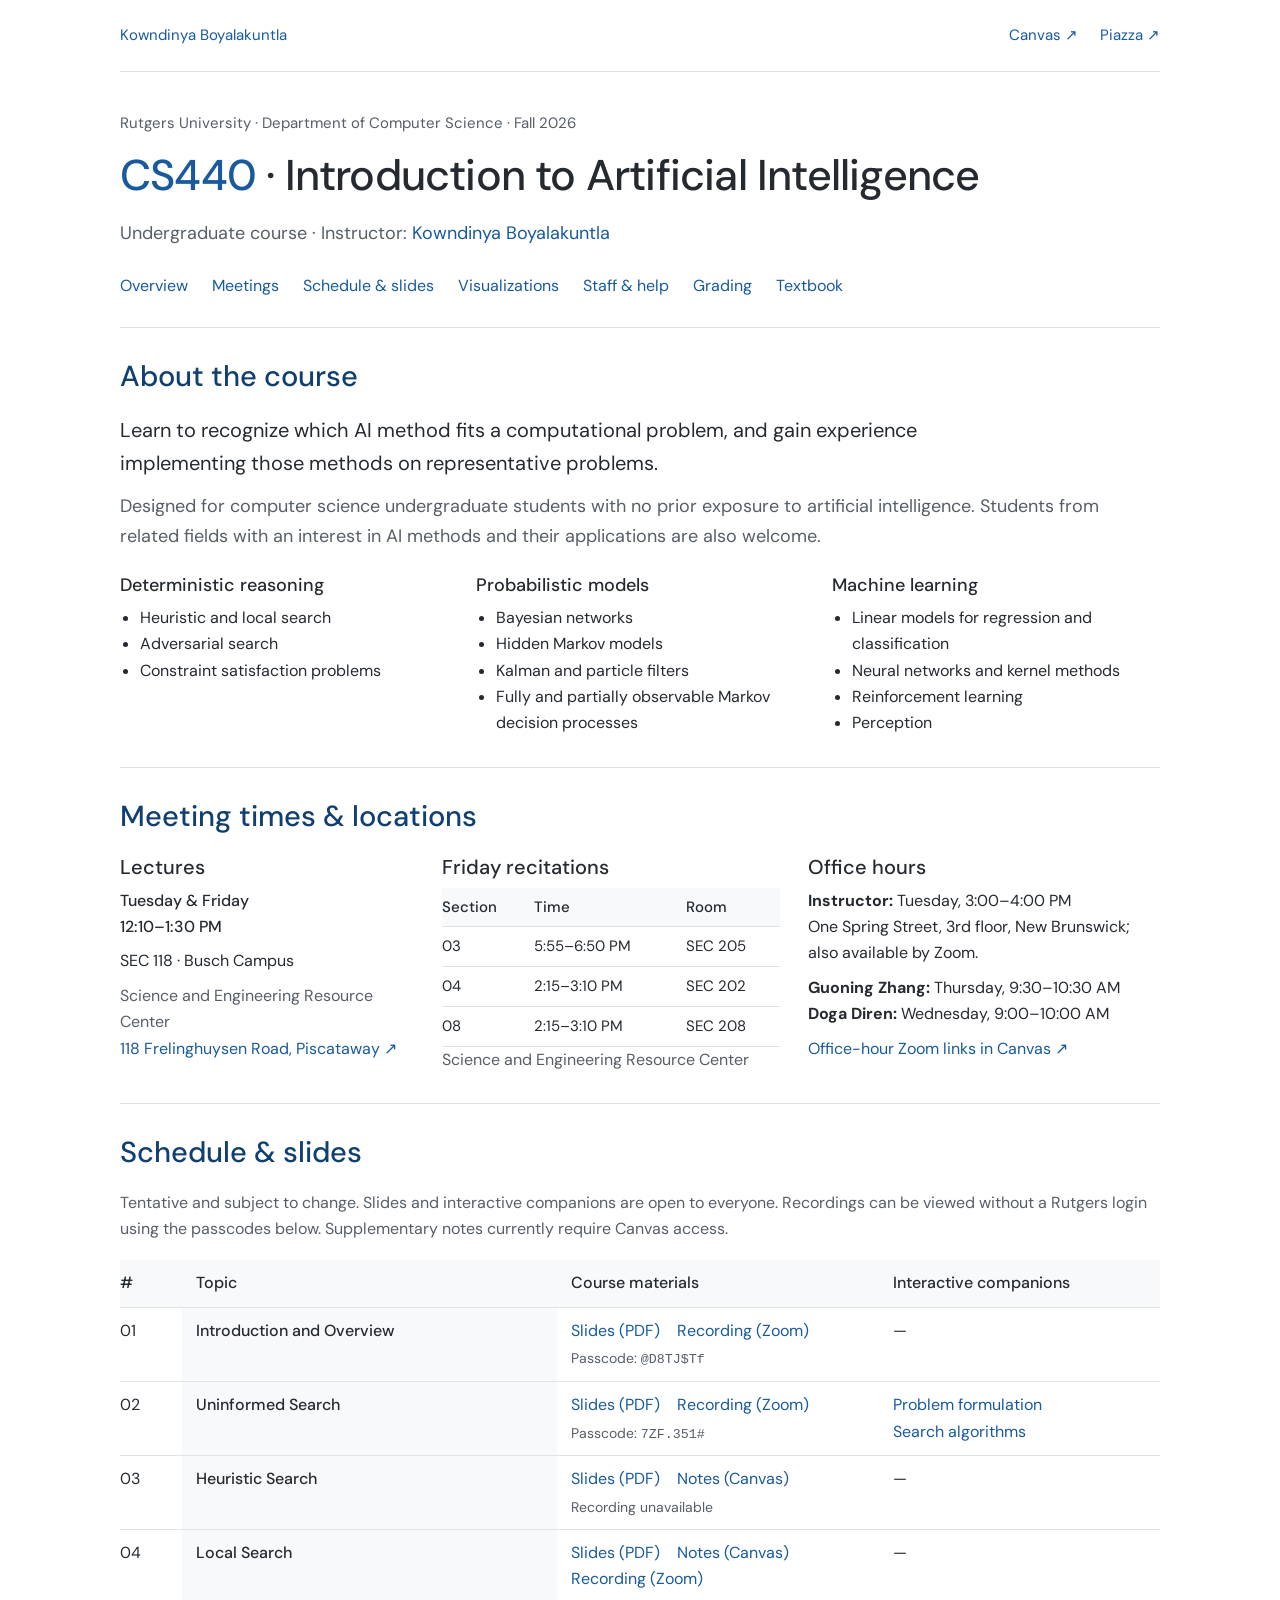
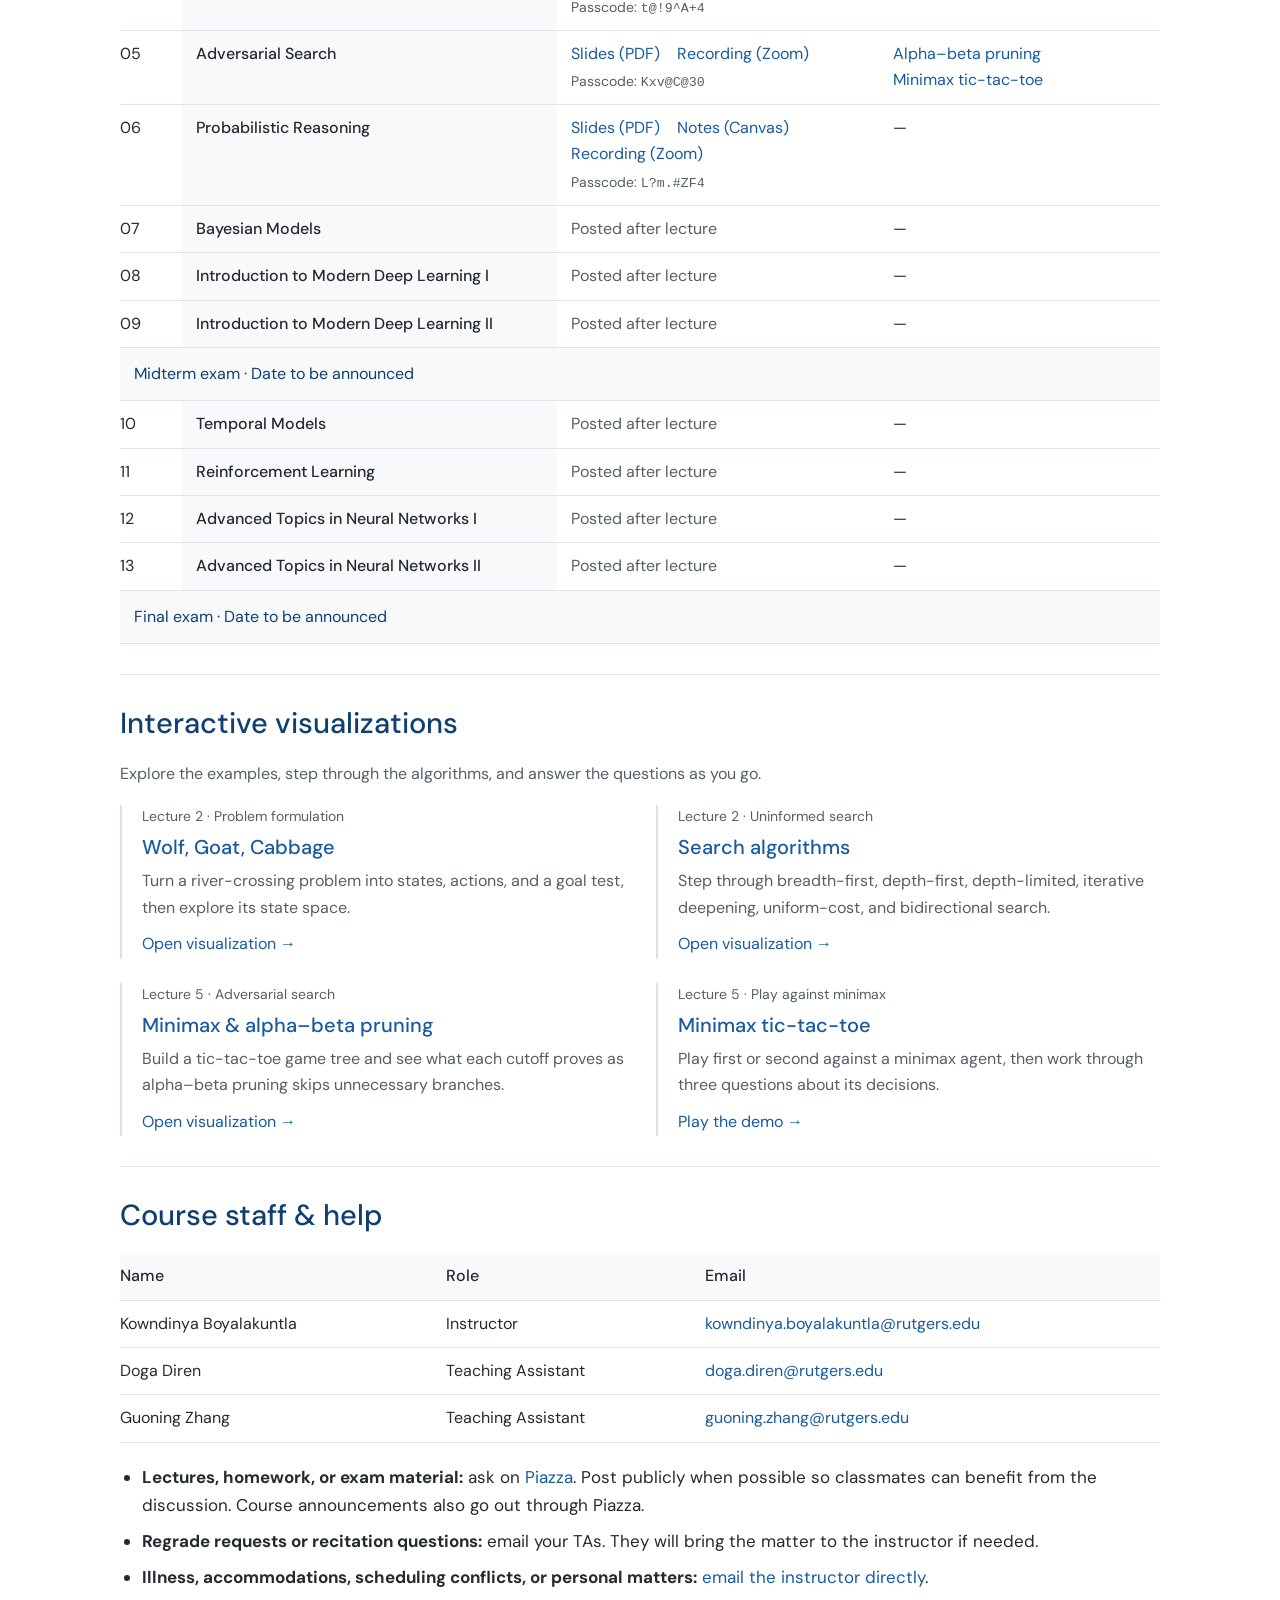
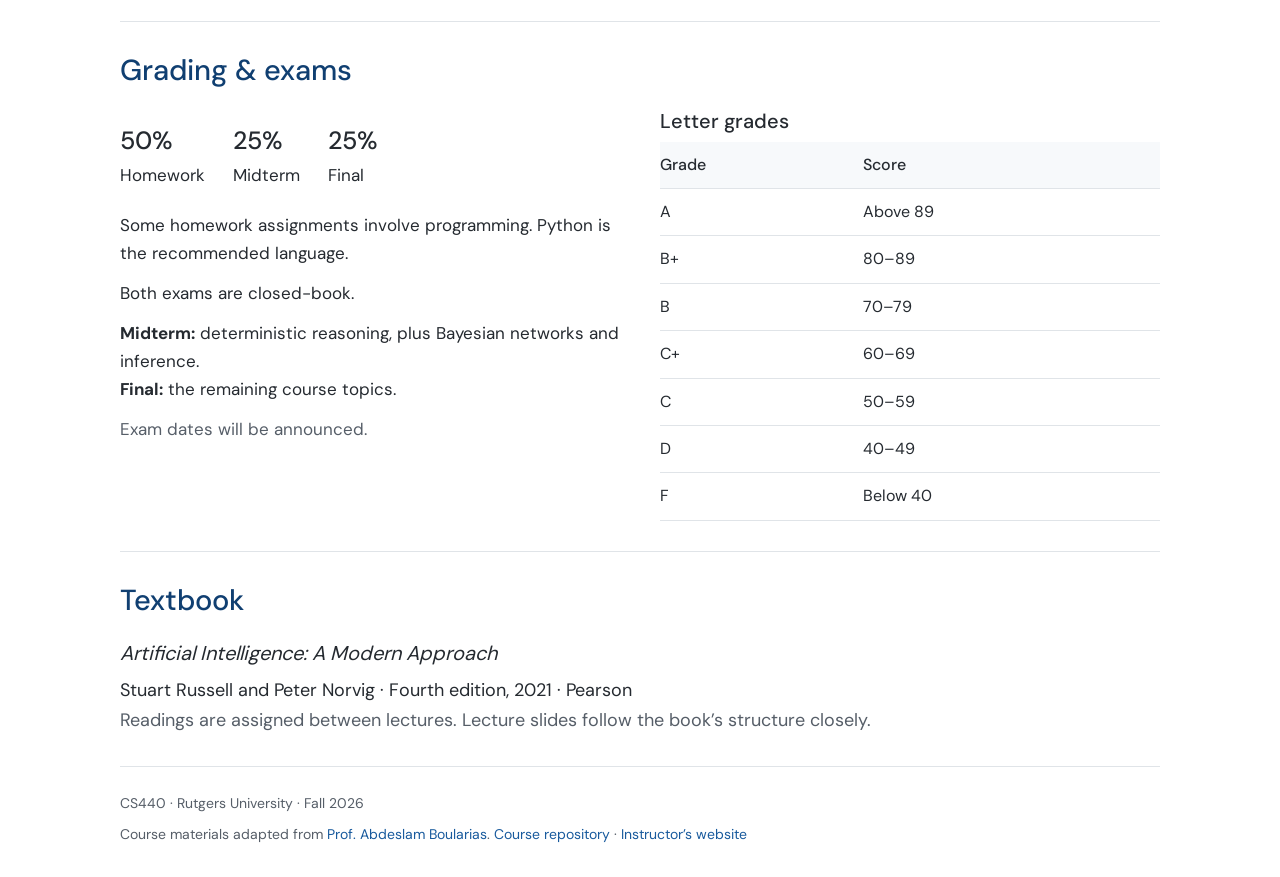
==== commit 58ed98f1: "Publish lecture slides and direct recording access" ====
--- a/index.html
+++ b/index.html
@@ -4,7 +4,7 @@
 <meta charset="utf-8">
 <meta name="viewport" content="width=device-width, initial-scale=1">
 <title>CS440: Introduction to Artificial Intelligence · Fall 2026 · Rutgers</title>
-<meta name="description" content="Rutgers CS440, Fall 2026. Undergraduate Introduction to Artificial Intelligence taught by Kowndinya Boyalakuntla. Syllabus, schedule, and interactive visualizations.">
+<meta name="description" content="Rutgers CS440, Fall 2026. Undergraduate Introduction to Artificial Intelligence taught by Kowndinya Boyalakuntla. Syllabus, public lecture slides, recordings, and interactive visualizations.">
 <meta name="theme-color" content="#ffffff">
 <link rel="canonical" href="https://kowndinya2000.github.io/cs440-fa26/">
 <link rel="stylesheet" href="assets/course.css">
@@ -40,14 +40,14 @@
 </section>
 <section class="course-section" id="schedule" aria-labelledby="schedule-title">
 <h2 id="schedule-title">Schedule &amp; slides</h2>
-<p class="notice">Tentative and subject to change. Slides, notes, and recordings are available through Canvas and require course access. Public interactive companions are linked alongside their lectures.</p>
+<p class="notice">Tentative and subject to change. Slides and interactive companions are open to everyone. Recordings can be viewed without a Rutgers login using the passcodes below. Supplementary notes currently require Canvas access.</p>
 <div class="table-scroll" role="region" aria-label="Lecture schedule, scroll horizontally on smaller screens" tabindex="0"><table class="schedule"><thead><tr><th scope="col">#</th><th scope="col">Topic</th><th scope="col">Course materials</th><th scope="col">Interactive companions</th></tr></thead><tbody>
-<tr><td>01</td><th scope="row">Introduction and Overview</th><td class="links"><a href="https://rutgers.instructure.com/courses/405079/files/60290222?wrap=1">Slides</a> <a href="https://rutgers.instructure.com/courses/405079">Recording in Canvas</a></td><td class="links"><span aria-label="No companion demo">—</span></td></tr>
-<tr><td>02</td><th scope="row">Uninformed Search</th><td class="links"><a href="https://rutgers.instructure.com/courses/405079/files/60372887?wrap=1">Slides</a> <a href="https://rutgers.instructure.com/courses/405079">Recording in Canvas</a></td><td class="links"><a href="lecture2/wolf-goat-cabbage.html">Problem formulation</a> <a href="lecture2/search.html">Search algorithms</a></td></tr>
-<tr><td>03</td><th scope="row">Heuristic Search</th><td class="links"><a href="https://rutgers.instructure.com/courses/405079/files/60510870?wrap=1">Slides</a> <a href="https://rutgers.instructure.com/courses/405079/files/60511370?wrap=1">Notes</a><small>Recording unavailable</small></td><td class="links"><span aria-label="No companion demo">—</span></td></tr>
-<tr><td>04</td><th scope="row">Local Search</th><td class="links"><a href="https://rutgers.instructure.com/courses/405079/files/60620513?wrap=1">Slides</a> <a href="https://rutgers.instructure.com/courses/405079/files/60620593?wrap=1">Notes</a> <a href="https://rutgers.instructure.com/courses/405079">Recording in Canvas</a></td><td class="links"><span aria-label="No companion demo">—</span></td></tr>
-<tr><td>05</td><th scope="row">Adversarial Search</th><td class="links"><a href="https://rutgers.instructure.com/courses/405079/files/60680398?wrap=1">Slides</a> <a href="https://rutgers.instructure.com/courses/405079">Recording in Canvas</a></td><td class="links"><a href="lecture5/alpha-beta.html">Alpha–beta pruning</a> <a href="https://kowndinya2000.github.io/minimax-tictactoe/">Minimax tic-tac-toe</a></td></tr>
-<tr><td>06</td><th scope="row">Probabilistic Reasoning</th><td class="links"><a href="https://rutgers.instructure.com/courses/405079/files/60815361?wrap=1">Slides</a> <a href="https://rutgers.instructure.com/courses/405079/files/60868778?wrap=1">Notes</a> <a href="https://rutgers.instructure.com/courses/405079">Recording in Canvas</a></td><td class="links"><span aria-label="No companion demo">—</span></td></tr>
+<tr><td>01</td><th scope="row">Introduction and Overview</th><td class="links"><a href="materials/lecture-01-slides.pdf">Slides (PDF)</a> <a href="https://rutgers.zoom.us/rec/share/8eiTElsLQ2eTLRd1CwhN6lVd2pY9eE6BAnhB1m2duNx1I3ZPuygVqpuG8_RYqOAL.7z21X84rNIYqwxff">Recording (Zoom)</a><small>Passcode: <code>@D8TJ$Tf</code></small></td><td class="links"><span aria-label="No companion demo">—</span></td></tr>
+<tr><td>02</td><th scope="row">Uninformed Search</th><td class="links"><a href="materials/lecture-02-slides.pdf">Slides (PDF)</a> <a href="https://rutgers.zoom.us/rec/share/5PJPOL4XFsk193xB0Xt8Pkwa79sGk0JqQtv-X9FuuI_UfMgoQPBDay-4yfy4ASCg.NiDK3RFDdj2qVkxs">Recording (Zoom)</a><small>Passcode: <code>7ZF.351#</code></small></td><td class="links"><a href="lecture2/wolf-goat-cabbage.html">Problem formulation</a> <a href="lecture2/search.html">Search algorithms</a></td></tr>
+<tr><td>03</td><th scope="row">Heuristic Search</th><td class="links"><a href="materials/lecture-03-slides.pdf">Slides (PDF)</a> <a href="https://rutgers.instructure.com/courses/405079/files/60511370?wrap=1">Notes (Canvas)</a><small>Recording unavailable</small></td><td class="links"><span aria-label="No companion demo">—</span></td></tr>
+<tr><td>04</td><th scope="row">Local Search</th><td class="links"><a href="materials/lecture-04-slides.pdf">Slides (PDF)</a> <a href="https://rutgers.instructure.com/courses/405079/files/60620593?wrap=1">Notes (Canvas)</a> <a href="https://rutgers.zoom.us/rec/share/PV2TKI6AGGmo-m64qpL5ZXYMkJ3vprzz4F4X95ZKDx8BO6RTl43_d9cGOe_b7do5.qM052ULwrk-UFUWa">Recording (Zoom)</a><small>Passcode: <code>t@!9^A+4</code></small></td><td class="links"><span aria-label="No companion demo">—</span></td></tr>
+<tr><td>05</td><th scope="row">Adversarial Search</th><td class="links"><a href="materials/lecture-05-slides.pdf">Slides (PDF)</a> <a href="https://rutgers.zoom.us/rec/share/dHUkCC8Gp8UVXTRH7EL1yNawl8lt0AajMiBwjFjKY2o-kdBF6djwbwlaVnLgJZYd.siD6O1Hahi2EULIx">Recording (Zoom)</a><small>Passcode: <code>Kxv@C@30</code></small></td><td class="links"><a href="lecture5/alpha-beta.html">Alpha–beta pruning</a> <a href="https://kowndinya2000.github.io/minimax-tictactoe/">Minimax tic-tac-toe</a></td></tr>
+<tr><td>06</td><th scope="row">Probabilistic Reasoning</th><td class="links"><a href="materials/lecture-06-slides.pdf">Slides (PDF)</a> <a href="https://rutgers.instructure.com/courses/405079/files/60868778?wrap=1">Notes (Canvas)</a> <a href="https://rutgers.zoom.us/rec/share/v1PbvYJXPwXnDbCD-gtZSXXRwi2_igzMO9ZXwMtaDbmOaCvSSBQJrnhTNivG__a0.UNbN6HsVd6hHRsr5">Recording (Zoom)</a><small>Passcode: <code>L?m.#ZF4</code></small></td><td class="links"><span aria-label="No companion demo">—</span></td></tr>
 <tr><td>07</td><th scope="row">Bayesian Models</th><td class="links"><span class="muted">Posted after lecture</span></td><td class="links"><span aria-label="No companion demo">—</span></td></tr>
 <tr><td>08</td><th scope="row">Introduction to Modern Deep Learning I</th><td class="links"><span class="muted">Posted after lecture</span></td><td class="links"><span aria-label="No companion demo">—</span></td></tr>
 <tr><td>09</td><th scope="row">Introduction to Modern Deep Learning II</th><td class="links"><span class="muted">Posted after lecture</span></td><td class="links"><span aria-label="No companion demo">—</span></td></tr>
--- a/assets/course.css
+++ b/assets/course.css
@@ -5,3 +5,5 @@
 @media(max-width:600px){body{font-size:17px}.wrapper{width:calc(100% - 40px)}.site-nav{font-size:14px;gap:12px;flex-wrap:wrap}.site-nav div{gap:20px}.hero{padding-top:30px}h1{font-size:34px}h2{font-size:27px}.course-nav{gap:8px 19px;font-size:15px}.meeting-grid,.topic-grid,.demo-grid,.grading-grid{grid-template-columns:1fr;gap:24px}.meeting-grid>div:last-child{grid-column:auto}.course-section{padding:26px 0}.lead{font-size:19px}.weights{gap:24px}.demo{padding-left:16px}}
 @media(prefers-reduced-motion:reduce){html{scroll-behavior:auto}}
 @media print{body{font-size:11pt}.wrapper{width:100%}.site-nav,.course-nav,.skip-link{display:none}.hero{padding-top:0}.table-scroll{overflow:visible}.schedule,.staff-table{min-width:0}.course-section{break-inside:avoid}a{color:inherit}}
+
+.schedule code{font-size:.95em;white-space:nowrap;user-select:all}
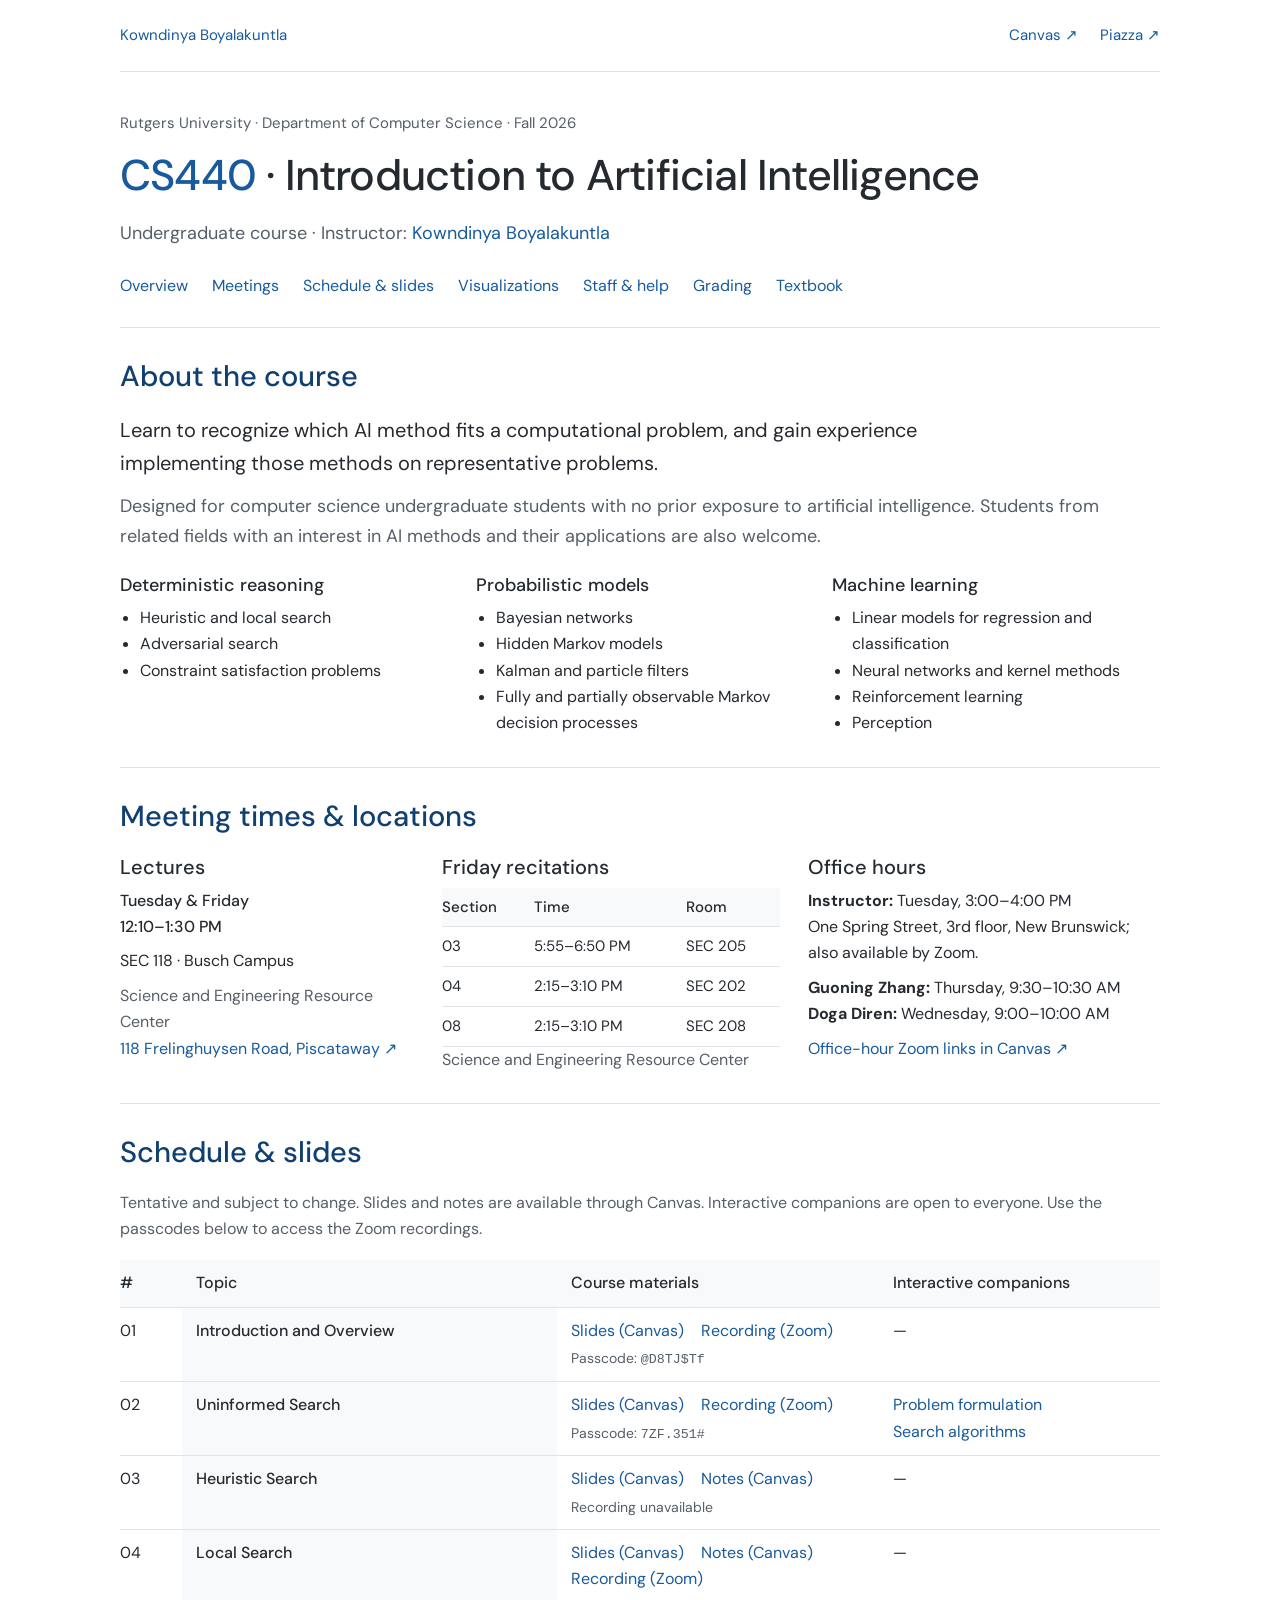
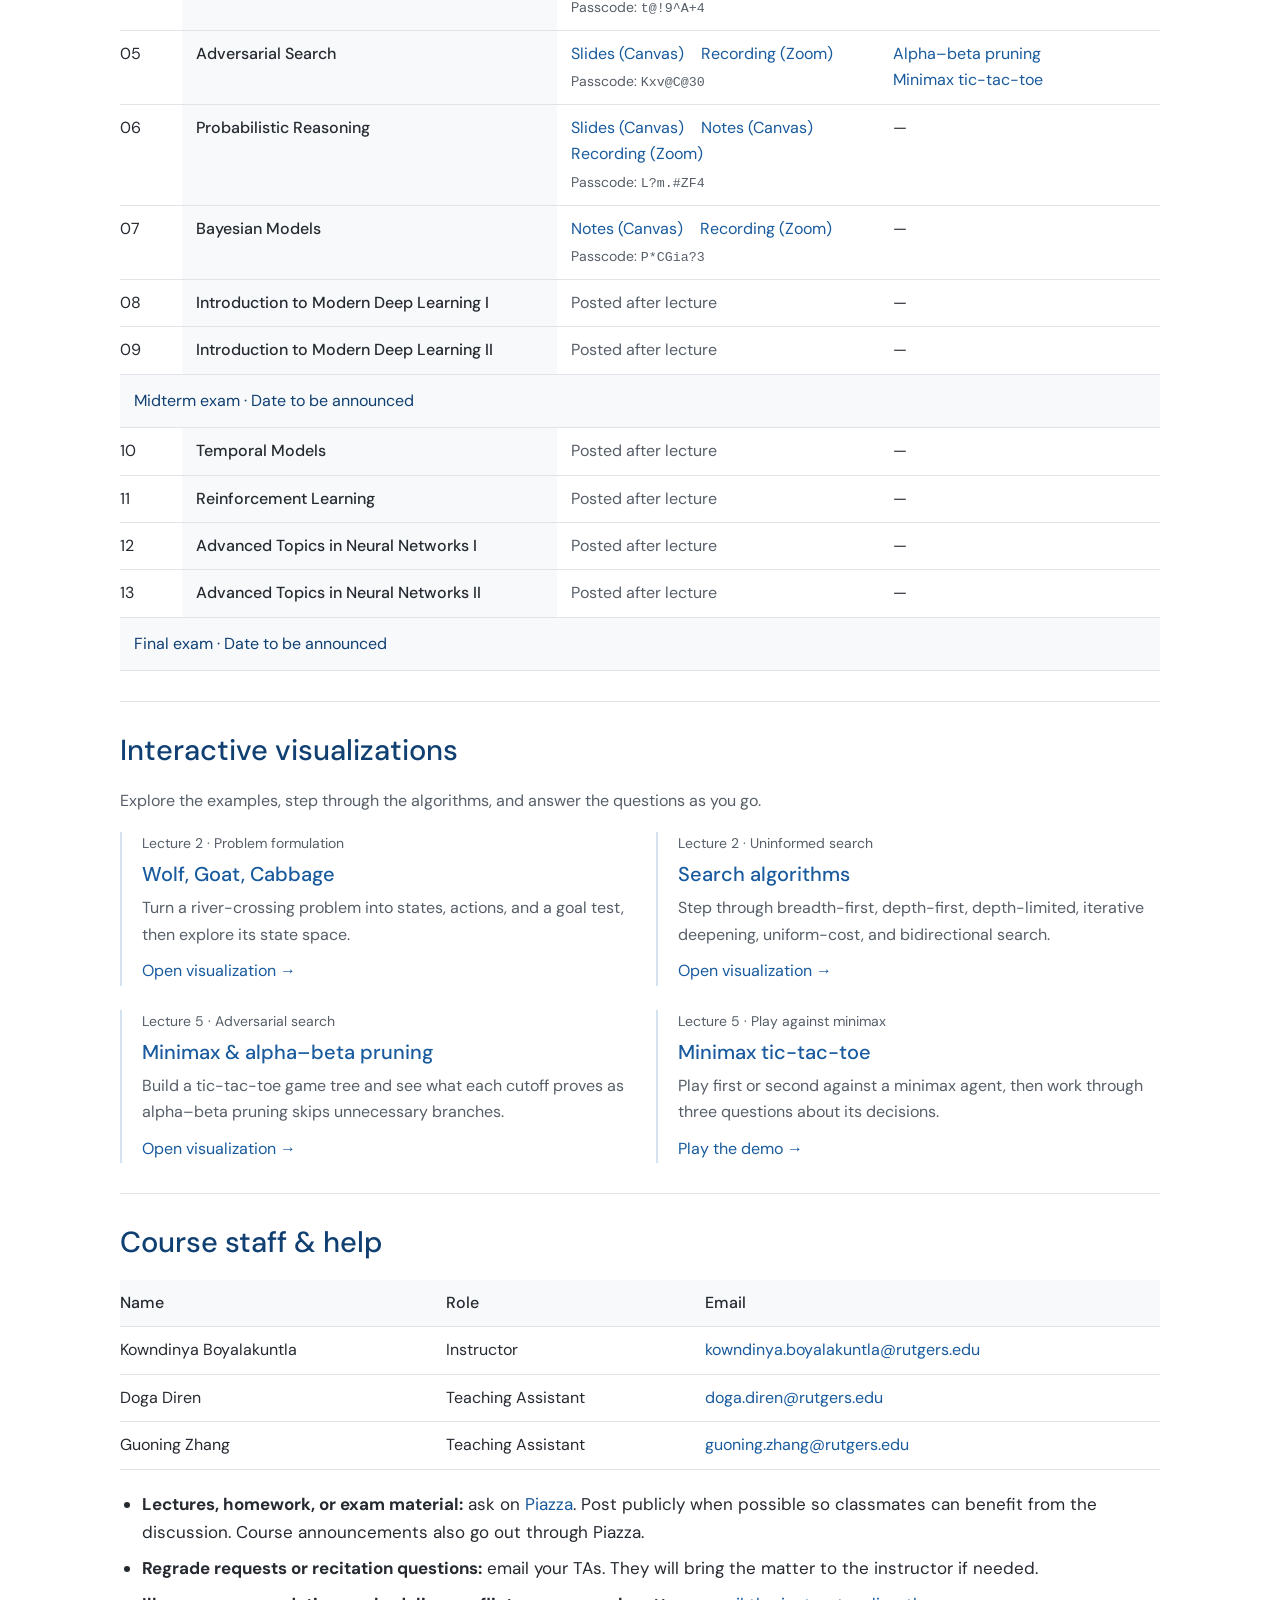
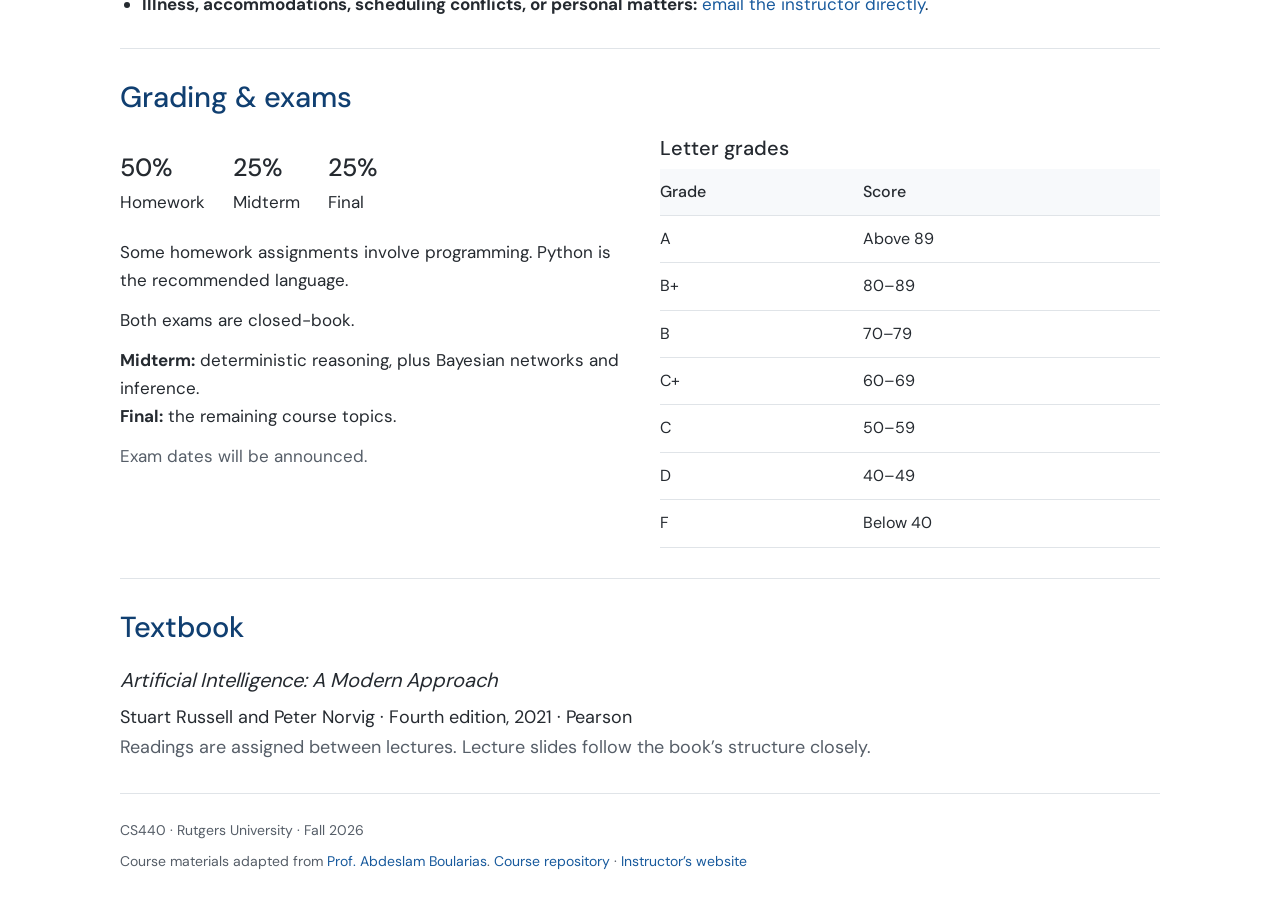
==== commit efbedc90: "Restore Canvas links for course slides and notes" ====
--- a/index.html
+++ b/index.html
@@ -4,7 +4,7 @@
 <meta charset="utf-8">
 <meta name="viewport" content="width=device-width, initial-scale=1">
 <title>CS440: Introduction to Artificial Intelligence · Fall 2026 · Rutgers</title>
-<meta name="description" content="Rutgers CS440, Fall 2026. Undergraduate Introduction to Artificial Intelligence taught by Kowndinya Boyalakuntla. Syllabus, public lecture slides, recordings, and interactive visualizations.">
+<meta name="description" content="Rutgers CS440, Fall 2026. Undergraduate Introduction to Artificial Intelligence taught by Kowndinya Boyalakuntla. Syllabus, lecture slides on Canvas, recordings, and interactive visualizations.">
 <meta name="theme-color" content="#ffffff">
 <link rel="canonical" href="https://kowndinya2000.github.io/cs440-fa26/">
 <link rel="stylesheet" href="assets/course.css">
@@ -40,15 +40,15 @@
 </section>
 <section class="course-section" id="schedule" aria-labelledby="schedule-title">
 <h2 id="schedule-title">Schedule &amp; slides</h2>
-<p class="notice">Tentative and subject to change. Slides and interactive companions are open to everyone. Recordings can be viewed without a Rutgers login using the passcodes below. Supplementary notes currently require Canvas access.</p>
+<p class="notice">Tentative and subject to change. Slides and notes are available through Canvas. Interactive companions are open to everyone. Use the passcodes below to access the Zoom recordings.</p>
 <div class="table-scroll" role="region" aria-label="Lecture schedule, scroll horizontally on smaller screens" tabindex="0"><table class="schedule"><thead><tr><th scope="col">#</th><th scope="col">Topic</th><th scope="col">Course materials</th><th scope="col">Interactive companions</th></tr></thead><tbody>
-<tr><td>01</td><th scope="row">Introduction and Overview</th><td class="links"><a href="materials/lecture-01-slides.pdf">Slides (PDF)</a> <a href="https://rutgers.zoom.us/rec/share/8eiTElsLQ2eTLRd1CwhN6lVd2pY9eE6BAnhB1m2duNx1I3ZPuygVqpuG8_RYqOAL.7z21X84rNIYqwxff">Recording (Zoom)</a><small>Passcode: <code>@D8TJ$Tf</code></small></td><td class="links"><span aria-label="No companion demo">—</span></td></tr>
-<tr><td>02</td><th scope="row">Uninformed Search</th><td class="links"><a href="materials/lecture-02-slides.pdf">Slides (PDF)</a> <a href="https://rutgers.zoom.us/rec/share/5PJPOL4XFsk193xB0Xt8Pkwa79sGk0JqQtv-X9FuuI_UfMgoQPBDay-4yfy4ASCg.NiDK3RFDdj2qVkxs">Recording (Zoom)</a><small>Passcode: <code>7ZF.351#</code></small></td><td class="links"><a href="lecture2/wolf-goat-cabbage.html">Problem formulation</a> <a href="lecture2/search.html">Search algorithms</a></td></tr>
-<tr><td>03</td><th scope="row">Heuristic Search</th><td class="links"><a href="materials/lecture-03-slides.pdf">Slides (PDF)</a> <a href="https://rutgers.instructure.com/courses/405079/files/60511370?wrap=1">Notes (Canvas)</a><small>Recording unavailable</small></td><td class="links"><span aria-label="No companion demo">—</span></td></tr>
-<tr><td>04</td><th scope="row">Local Search</th><td class="links"><a href="materials/lecture-04-slides.pdf">Slides (PDF)</a> <a href="https://rutgers.instructure.com/courses/405079/files/60620593?wrap=1">Notes (Canvas)</a> <a href="https://rutgers.zoom.us/rec/share/PV2TKI6AGGmo-m64qpL5ZXYMkJ3vprzz4F4X95ZKDx8BO6RTl43_d9cGOe_b7do5.qM052ULwrk-UFUWa">Recording (Zoom)</a><small>Passcode: <code>t@!9^A+4</code></small></td><td class="links"><span aria-label="No companion demo">—</span></td></tr>
-<tr><td>05</td><th scope="row">Adversarial Search</th><td class="links"><a href="materials/lecture-05-slides.pdf">Slides (PDF)</a> <a href="https://rutgers.zoom.us/rec/share/dHUkCC8Gp8UVXTRH7EL1yNawl8lt0AajMiBwjFjKY2o-kdBF6djwbwlaVnLgJZYd.siD6O1Hahi2EULIx">Recording (Zoom)</a><small>Passcode: <code>Kxv@C@30</code></small></td><td class="links"><a href="lecture5/alpha-beta.html">Alpha–beta pruning</a> <a href="https://kowndinya2000.github.io/minimax-tictactoe/">Minimax tic-tac-toe</a></td></tr>
-<tr><td>06</td><th scope="row">Probabilistic Reasoning</th><td class="links"><a href="materials/lecture-06-slides.pdf">Slides (PDF)</a> <a href="https://rutgers.instructure.com/courses/405079/files/60868778?wrap=1">Notes (Canvas)</a> <a href="https://rutgers.zoom.us/rec/share/v1PbvYJXPwXnDbCD-gtZSXXRwi2_igzMO9ZXwMtaDbmOaCvSSBQJrnhTNivG__a0.UNbN6HsVd6hHRsr5">Recording (Zoom)</a><small>Passcode: <code>L?m.#ZF4</code></small></td><td class="links"><span aria-label="No companion demo">—</span></td></tr>
-<tr><td>07</td><th scope="row">Bayesian Models</th><td class="links"><span class="muted">Posted after lecture</span></td><td class="links"><span aria-label="No companion demo">—</span></td></tr>
+<tr><td>01</td><th scope="row">Introduction and Overview</th><td class="links"><a href="https://rutgers.instructure.com/courses/405079/files/60290222?location=course_syllabus_405079&amp;wrap=1">Slides (Canvas)</a> <a href="https://rutgers.zoom.us/rec/share/8eiTElsLQ2eTLRd1CwhN6lVd2pY9eE6BAnhB1m2duNx1I3ZPuygVqpuG8_RYqOAL.7z21X84rNIYqwxff">Recording (Zoom)</a><small>Passcode: <code>@D8TJ$Tf</code></small></td><td class="links"><span aria-label="No companion demo">—</span></td></tr>
+<tr><td>02</td><th scope="row">Uninformed Search</th><td class="links"><a href="https://rutgers.instructure.com/courses/405079/files/60372887?location=course_syllabus_405079&amp;wrap=1">Slides (Canvas)</a> <a href="https://rutgers.zoom.us/rec/share/5PJPOL4XFsk193xB0Xt8Pkwa79sGk0JqQtv-X9FuuI_UfMgoQPBDay-4yfy4ASCg.NiDK3RFDdj2qVkxs">Recording (Zoom)</a><small>Passcode: <code>7ZF.351#</code></small></td><td class="links"><a href="lecture2/wolf-goat-cabbage.html">Problem formulation</a> <a href="lecture2/search.html">Search algorithms</a></td></tr>
+<tr><td>03</td><th scope="row">Heuristic Search</th><td class="links"><a href="https://rutgers.instructure.com/courses/405079/files/60510870?location=course_syllabus_405079&amp;wrap=1">Slides (Canvas)</a> <a href="https://rutgers.instructure.com/courses/405079/files/60511370?location=course_syllabus_405079&amp;wrap=1">Notes (Canvas)</a><small>Recording unavailable</small></td><td class="links"><span aria-label="No companion demo">—</span></td></tr>
+<tr><td>04</td><th scope="row">Local Search</th><td class="links"><a href="https://rutgers.instructure.com/courses/405079/files/60620513?location=course_syllabus_405079&amp;wrap=1">Slides (Canvas)</a> <a href="https://rutgers.instructure.com/courses/405079/files/60620593?location=course_syllabus_405079&amp;wrap=1">Notes (Canvas)</a> <a href="https://rutgers.zoom.us/rec/share/PV2TKI6AGGmo-m64qpL5ZXYMkJ3vprzz4F4X95ZKDx8BO6RTl43_d9cGOe_b7do5.qM052ULwrk-UFUWa">Recording (Zoom)</a><small>Passcode: <code>t@!9^A+4</code></small></td><td class="links"><span aria-label="No companion demo">—</span></td></tr>
+<tr><td>05</td><th scope="row">Adversarial Search</th><td class="links"><a href="https://rutgers.instructure.com/courses/405079/files/60680398?location=course_syllabus_405079&amp;wrap=1">Slides (Canvas)</a> <a href="https://rutgers.zoom.us/rec/share/dHUkCC8Gp8UVXTRH7EL1yNawl8lt0AajMiBwjFjKY2o-kdBF6djwbwlaVnLgJZYd.siD6O1Hahi2EULIx">Recording (Zoom)</a><small>Passcode: <code>Kxv@C@30</code></small></td><td class="links"><a href="lecture5/alpha-beta.html">Alpha–beta pruning</a> <a href="lecture5/minimax-tictactoe/">Minimax tic-tac-toe</a></td></tr>
+<tr><td>06</td><th scope="row">Probabilistic Reasoning</th><td class="links"><a href="https://rutgers.instructure.com/courses/405079/files/60815361?location=course_syllabus_405079&amp;wrap=1">Slides (Canvas)</a> <a href="https://rutgers.instructure.com/courses/405079/files/60868778?location=course_syllabus_405079&amp;wrap=1">Notes (Canvas)</a> <a href="https://rutgers.zoom.us/rec/share/v1PbvYJXPwXnDbCD-gtZSXXRwi2_igzMO9ZXwMtaDbmOaCvSSBQJrnhTNivG__a0.UNbN6HsVd6hHRsr5">Recording (Zoom)</a><small>Passcode: <code>L?m.#ZF4</code></small></td><td class="links"><span aria-label="No companion demo">—</span></td></tr>
+<tr><td>07</td><th scope="row">Bayesian Models</th><td class="links"><a href="https://rutgers.instructure.com/courses/405079/files/60978652?location=course_syllabus_405079&amp;wrap=1">Notes (Canvas)</a> <a href="https://rutgers.zoom.us/rec/share/GiymOh5m8JVFRuO6Ff4p_XiS-t1mQGv1-iGijGqRIRh2nTqly9CLJGyrKaDWjbRQ.8UeeChciqoQZE8FL">Recording (Zoom)</a><small>Passcode: <code>P*CGia?3</code></small></td><td class="links"><span aria-label="No companion demo">—</span></td></tr>
 <tr><td>08</td><th scope="row">Introduction to Modern Deep Learning I</th><td class="links"><span class="muted">Posted after lecture</span></td><td class="links"><span aria-label="No companion demo">—</span></td></tr>
 <tr><td>09</td><th scope="row">Introduction to Modern Deep Learning II</th><td class="links"><span class="muted">Posted after lecture</span></td><td class="links"><span aria-label="No companion demo">—</span></td></tr>
 <tr class="exam"><td colspan="4">Midterm exam · Date to be announced</td></tr>
@@ -66,7 +66,7 @@
 <article class="demo"><p class="tag">Lecture 2 · Problem formulation</p><h3><a href="lecture2/wolf-goat-cabbage.html">Wolf, Goat, Cabbage</a></h3><p>Turn a river-crossing problem into states, actions, and a goal test, then explore its state space.</p><a class="open" href="lecture2/wolf-goat-cabbage.html">Open visualization →</a></article>
 <article class="demo"><p class="tag">Lecture 2 · Uninformed search</p><h3><a href="lecture2/search.html">Search algorithms</a></h3><p>Step through breadth-first, depth-first, depth-limited, iterative deepening, uniform-cost, and bidirectional search.</p><a class="open" href="lecture2/search.html">Open visualization →</a></article>
 <article class="demo"><p class="tag">Lecture 5 · Adversarial search</p><h3><a href="lecture5/alpha-beta.html">Minimax &amp; alpha–beta pruning</a></h3><p>Build a tic-tac-toe game tree and see what each cutoff proves as alpha–beta pruning skips unnecessary branches.</p><a class="open" href="lecture5/alpha-beta.html">Open visualization →</a></article>
-<article class="demo"><p class="tag">Lecture 5 · Play against minimax</p><h3><a href="https://kowndinya2000.github.io/minimax-tictactoe/">Minimax tic-tac-toe</a></h3><p>Play first or second against a minimax agent, then work through three questions about its decisions.</p><a class="open" href="https://kowndinya2000.github.io/minimax-tictactoe/">Play the demo →</a></article>
+<article class="demo"><p class="tag">Lecture 5 · Play against minimax</p><h3><a href="lecture5/minimax-tictactoe/">Minimax tic-tac-toe</a></h3><p>Play first or second against a minimax agent, then work through three questions about its decisions.</p><a class="open" href="lecture5/minimax-tictactoe/">Play the demo →</a></article>
 </div>
 </section>
 <section class="course-section" id="staff" aria-labelledby="staff-title">
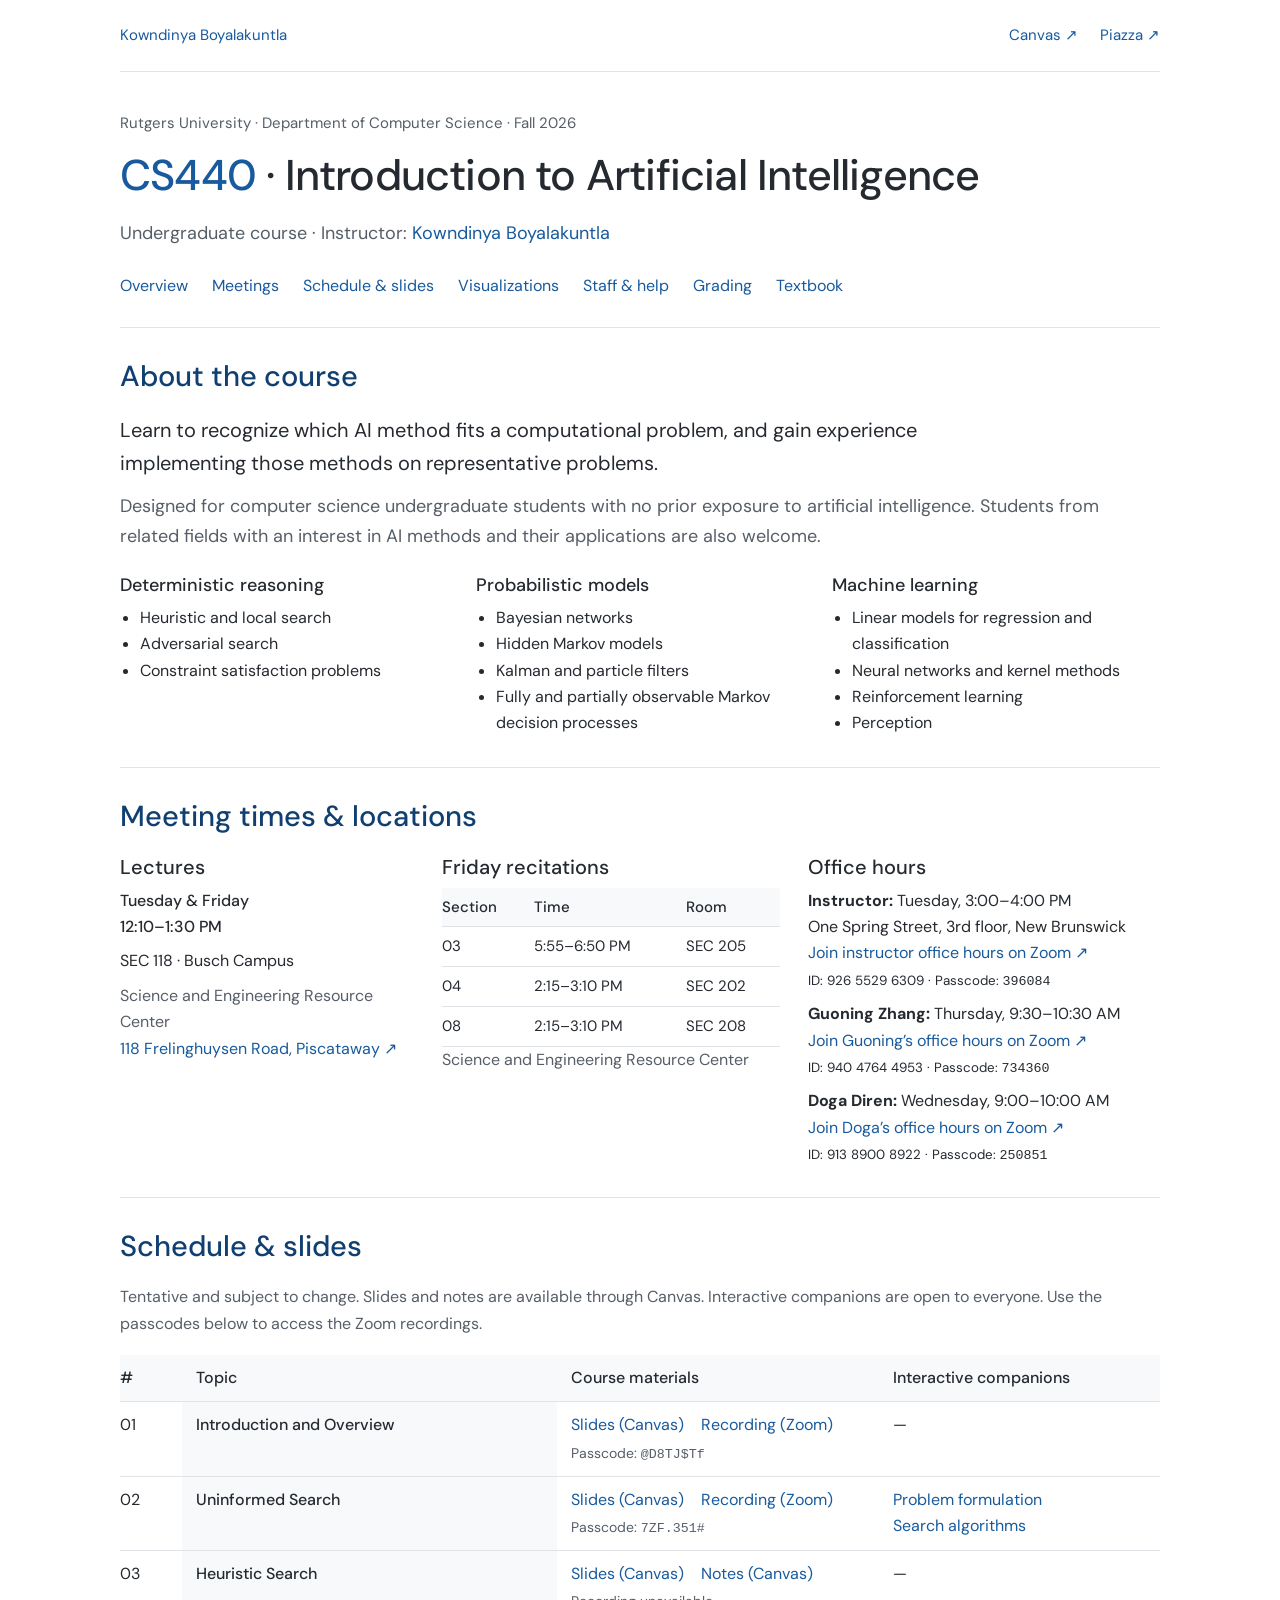
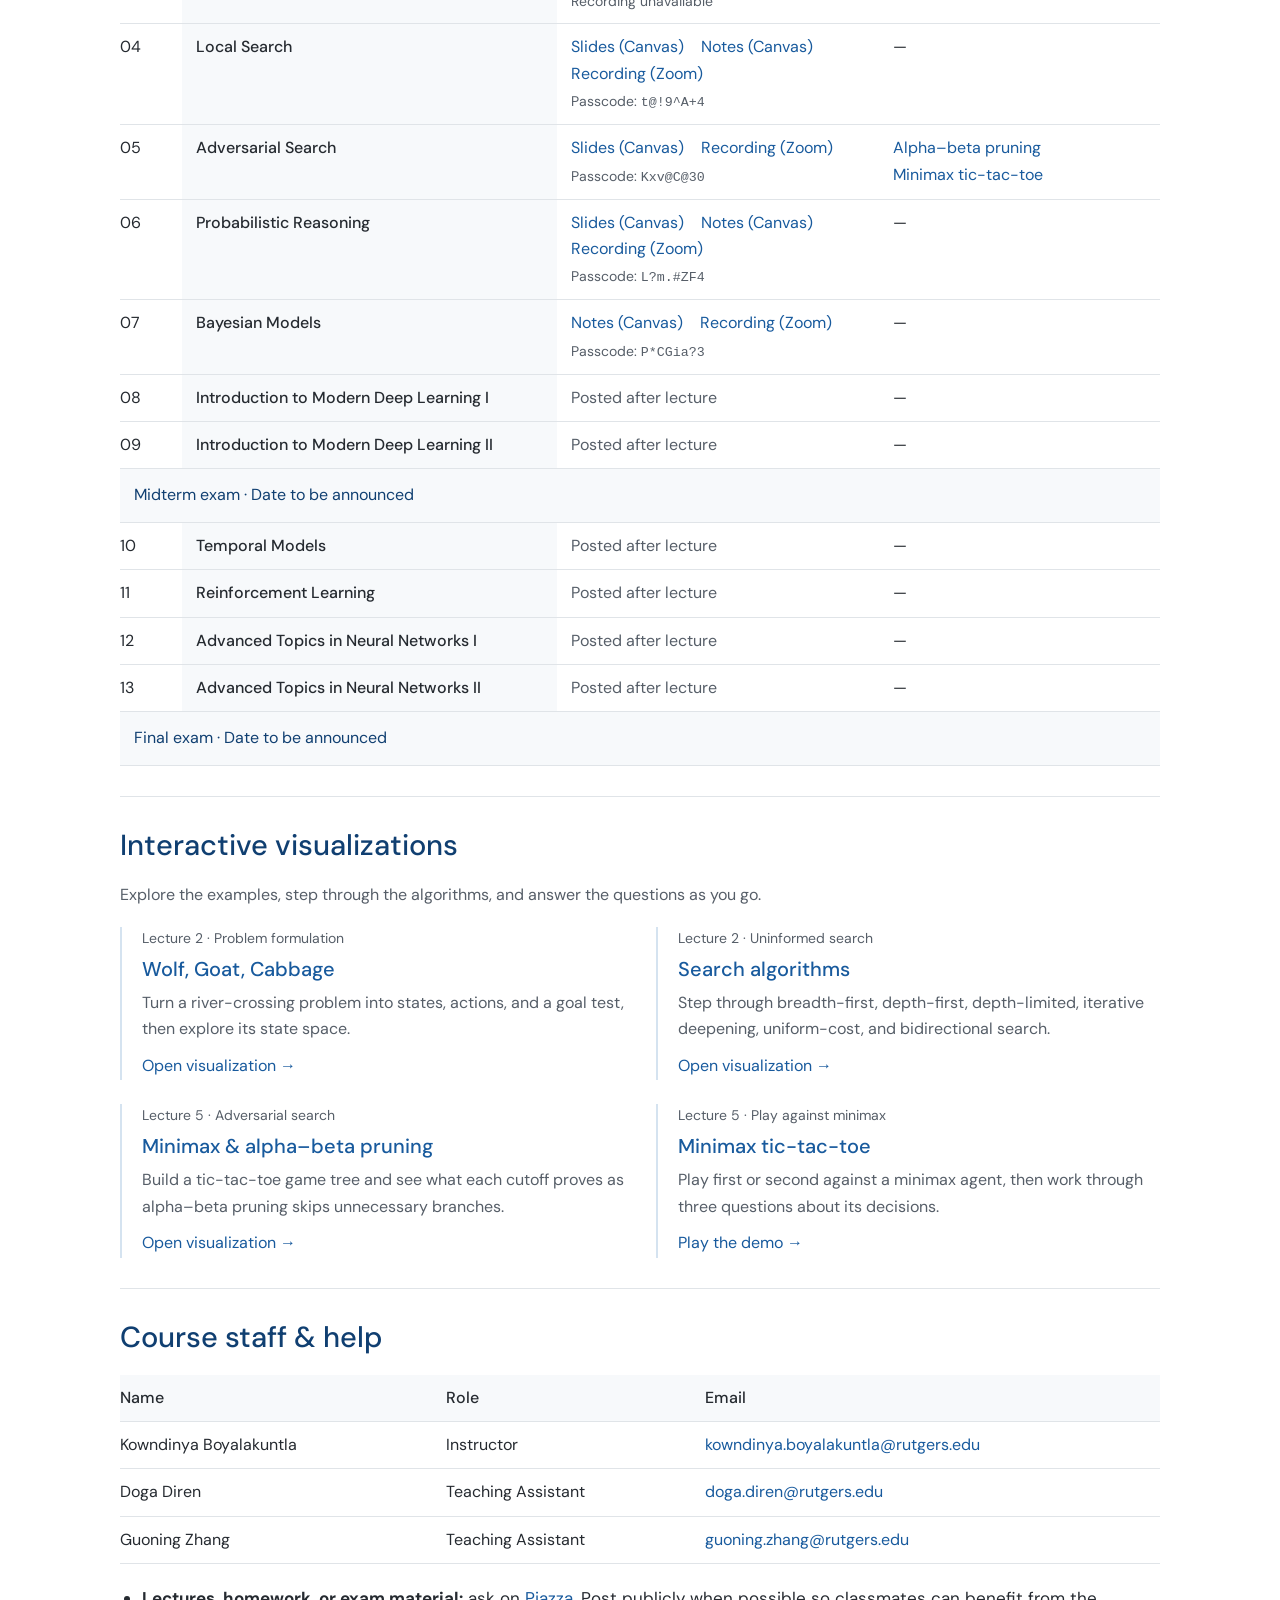
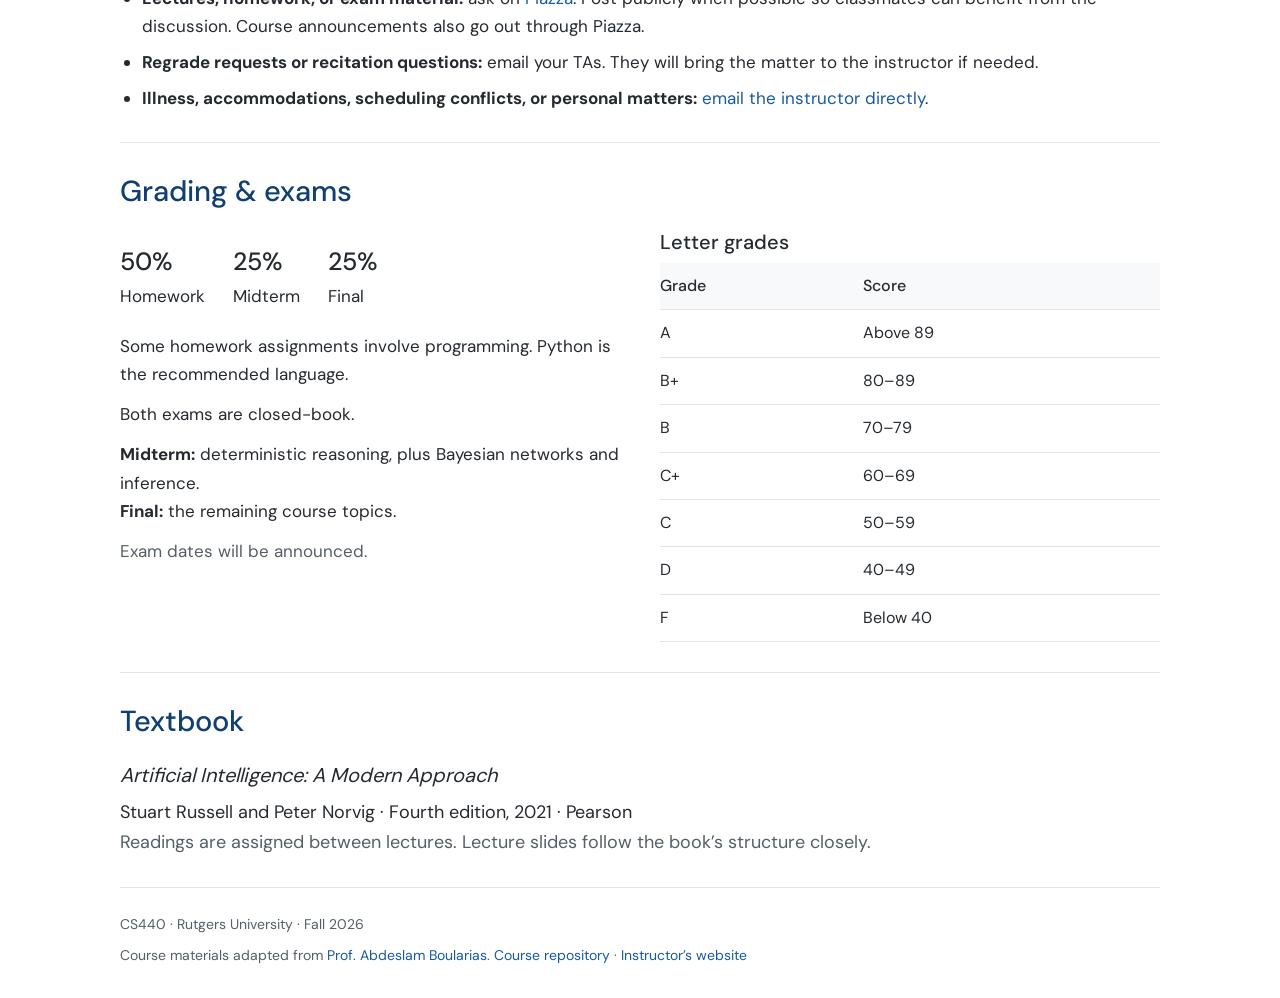
==== commit 2fc5bce6: "Restore direct Rutgers Zoom office-hour links" ====
--- a/index.html
+++ b/index.html
@@ -35,20 +35,24 @@
 <div class="meeting-grid">
 <div><h3>Lectures</h3><p class="time">Tuesday &amp; Friday<br>12:10–1:30 PM</p><p>SEC 118 · Busch Campus</p><p class="muted">Science and Engineering Resource Center<br><a href="https://maps.apple.com/?q=Science%20and%20Engineering%20Resource%20Center%20118%20Frelinghuysen%20Road%20Piscataway%20NJ">118 Frelinghuysen Road, Piscataway ↗</a></p></div>
 <div><h3>Friday recitations</h3><table class="recitations"><thead><tr><th scope="col">Section</th><th scope="col">Time</th><th scope="col">Room</th></tr></thead><tbody><tr><td>03</td><td>5:55–6:50 PM</td><td>SEC 205</td></tr><tr><td>04</td><td>2:15–3:10 PM</td><td>SEC 202</td></tr><tr><td>08</td><td>2:15–3:10 PM</td><td>SEC 208</td></tr></tbody></table><p class="muted">Science and Engineering Resource Center</p></div>
-<div><h3>Office hours</h3><p><strong>Instructor:</strong> Tuesday, 3:00–4:00 PM<br>One Spring Street, 3rd floor, New Brunswick; also available by Zoom.</p><p><strong>Guoning Zhang:</strong> Thursday, 9:30–10:30 AM<br><strong>Doga Diren:</strong> Wednesday, 9:00–10:00 AM</p><p><a href="https://rutgers.instructure.com/courses/405079">Office-hour Zoom links in Canvas ↗</a></p></div>
+<div><h3>Office hours</h3>
+<p><strong>Instructor:</strong> Tuesday, 3:00–4:00 PM<br>One Spring Street, 3rd floor, New Brunswick<br><a href="https://rutgers.zoom.us/j/92655296309?pwd=IWwzDmFR4ZztSoOivbZsSD5QtUZzni.1" target="_blank" rel="noopener">Join instructor office hours on Zoom ↗</a><br><small>ID: 926 5529 6309 · Passcode: <code>396084</code></small></p>
+<p><strong>Guoning Zhang:</strong> Thursday, 9:30–10:30 AM<br><a href="https://rutgers.zoom.us/j/94047644953?pwd=MlnSVjek1x9rlNfWasYXRRx1xG4Xet.1" target="_blank" rel="noopener">Join Guoning’s office hours on Zoom ↗</a><br><small>ID: 940 4764 4953 · Passcode: <code>734360</code></small></p>
+<p><strong>Doga Diren:</strong> Wednesday, 9:00–10:00 AM<br><a href="https://rutgers.zoom.us/j/91389008922?pwd=DKHNPTIuYaRGnsBuGiOdZeKNx47Hne.1" target="_blank" rel="noopener">Join Doga’s office hours on Zoom ↗</a><br><small>ID: 913 8900 8922 · Passcode: <code>250851</code></small></p>
+</div>
 </div>
 </section>
 <section class="course-section" id="schedule" aria-labelledby="schedule-title">
 <h2 id="schedule-title">Schedule &amp; slides</h2>
 <p class="notice">Tentative and subject to change. Slides and notes are available through Canvas. Interactive companions are open to everyone. Use the passcodes below to access the Zoom recordings.</p>
 <div class="table-scroll" role="region" aria-label="Lecture schedule, scroll horizontally on smaller screens" tabindex="0"><table class="schedule"><thead><tr><th scope="col">#</th><th scope="col">Topic</th><th scope="col">Course materials</th><th scope="col">Interactive companions</th></tr></thead><tbody>
-<tr><td>01</td><th scope="row">Introduction and Overview</th><td class="links"><a href="https://rutgers.instructure.com/courses/405079/files/60290222?location=course_syllabus_405079&amp;wrap=1">Slides (Canvas)</a> <a href="https://rutgers.zoom.us/rec/share/8eiTElsLQ2eTLRd1CwhN6lVd2pY9eE6BAnhB1m2duNx1I3ZPuygVqpuG8_RYqOAL.7z21X84rNIYqwxff">Recording (Zoom)</a><small>Passcode: <code>@D8TJ$Tf</code></small></td><td class="links"><span aria-label="No companion demo">—</span></td></tr>
-<tr><td>02</td><th scope="row">Uninformed Search</th><td class="links"><a href="https://rutgers.instructure.com/courses/405079/files/60372887?location=course_syllabus_405079&amp;wrap=1">Slides (Canvas)</a> <a href="https://rutgers.zoom.us/rec/share/5PJPOL4XFsk193xB0Xt8Pkwa79sGk0JqQtv-X9FuuI_UfMgoQPBDay-4yfy4ASCg.NiDK3RFDdj2qVkxs">Recording (Zoom)</a><small>Passcode: <code>7ZF.351#</code></small></td><td class="links"><a href="lecture2/wolf-goat-cabbage.html">Problem formulation</a> <a href="lecture2/search.html">Search algorithms</a></td></tr>
+<tr><td>01</td><th scope="row">Introduction and Overview</th><td class="links"><a href="https://rutgers.instructure.com/courses/405079/files/60290222?location=course_syllabus_405079&amp;wrap=1">Slides (Canvas)</a> <a href="https://rutgers.zoom.us/rec/share/8eiTElsLQ2eTLRd1CwhN6lVd2pY9eE6BAnhB1m2duNx1I3ZPuygVqpuG8_RYqOAL.7z21X84rNIYqwxff" target="_blank" rel="noopener">Recording (Zoom)</a><small>Passcode: <code>@D8TJ$Tf</code></small></td><td class="links"><span aria-label="No companion demo">—</span></td></tr>
+<tr><td>02</td><th scope="row">Uninformed Search</th><td class="links"><a href="https://rutgers.instructure.com/courses/405079/files/60372887?location=course_syllabus_405079&amp;wrap=1">Slides (Canvas)</a> <a href="https://rutgers.zoom.us/rec/share/5PJPOL4XFsk193xB0Xt8Pkwa79sGk0JqQtv-X9FuuI_UfMgoQPBDay-4yfy4ASCg.NiDK3RFDdj2qVkxs" target="_blank" rel="noopener">Recording (Zoom)</a><small>Passcode: <code>7ZF.351#</code></small></td><td class="links"><a href="lecture2/wolf-goat-cabbage.html">Problem formulation</a> <a href="lecture2/search.html">Search algorithms</a></td></tr>
 <tr><td>03</td><th scope="row">Heuristic Search</th><td class="links"><a href="https://rutgers.instructure.com/courses/405079/files/60510870?location=course_syllabus_405079&amp;wrap=1">Slides (Canvas)</a> <a href="https://rutgers.instructure.com/courses/405079/files/60511370?location=course_syllabus_405079&amp;wrap=1">Notes (Canvas)</a><small>Recording unavailable</small></td><td class="links"><span aria-label="No companion demo">—</span></td></tr>
-<tr><td>04</td><th scope="row">Local Search</th><td class="links"><a href="https://rutgers.instructure.com/courses/405079/files/60620513?location=course_syllabus_405079&amp;wrap=1">Slides (Canvas)</a> <a href="https://rutgers.instructure.com/courses/405079/files/60620593?location=course_syllabus_405079&amp;wrap=1">Notes (Canvas)</a> <a href="https://rutgers.zoom.us/rec/share/PV2TKI6AGGmo-m64qpL5ZXYMkJ3vprzz4F4X95ZKDx8BO6RTl43_d9cGOe_b7do5.qM052ULwrk-UFUWa">Recording (Zoom)</a><small>Passcode: <code>t@!9^A+4</code></small></td><td class="links"><span aria-label="No companion demo">—</span></td></tr>
-<tr><td>05</td><th scope="row">Adversarial Search</th><td class="links"><a href="https://rutgers.instructure.com/courses/405079/files/60680398?location=course_syllabus_405079&amp;wrap=1">Slides (Canvas)</a> <a href="https://rutgers.zoom.us/rec/share/dHUkCC8Gp8UVXTRH7EL1yNawl8lt0AajMiBwjFjKY2o-kdBF6djwbwlaVnLgJZYd.siD6O1Hahi2EULIx">Recording (Zoom)</a><small>Passcode: <code>Kxv@C@30</code></small></td><td class="links"><a href="lecture5/alpha-beta.html">Alpha–beta pruning</a> <a href="lecture5/minimax-tictactoe/">Minimax tic-tac-toe</a></td></tr>
-<tr><td>06</td><th scope="row">Probabilistic Reasoning</th><td class="links"><a href="https://rutgers.instructure.com/courses/405079/files/60815361?location=course_syllabus_405079&amp;wrap=1">Slides (Canvas)</a> <a href="https://rutgers.instructure.com/courses/405079/files/60868778?location=course_syllabus_405079&amp;wrap=1">Notes (Canvas)</a> <a href="https://rutgers.zoom.us/rec/share/v1PbvYJXPwXnDbCD-gtZSXXRwi2_igzMO9ZXwMtaDbmOaCvSSBQJrnhTNivG__a0.UNbN6HsVd6hHRsr5">Recording (Zoom)</a><small>Passcode: <code>L?m.#ZF4</code></small></td><td class="links"><span aria-label="No companion demo">—</span></td></tr>
-<tr><td>07</td><th scope="row">Bayesian Models</th><td class="links"><a href="https://rutgers.instructure.com/courses/405079/files/60978652?location=course_syllabus_405079&amp;wrap=1">Notes (Canvas)</a> <a href="https://rutgers.zoom.us/rec/share/GiymOh5m8JVFRuO6Ff4p_XiS-t1mQGv1-iGijGqRIRh2nTqly9CLJGyrKaDWjbRQ.8UeeChciqoQZE8FL">Recording (Zoom)</a><small>Passcode: <code>P*CGia?3</code></small></td><td class="links"><span aria-label="No companion demo">—</span></td></tr>
+<tr><td>04</td><th scope="row">Local Search</th><td class="links"><a href="https://rutgers.instructure.com/courses/405079/files/60620513?location=course_syllabus_405079&amp;wrap=1">Slides (Canvas)</a> <a href="https://rutgers.instructure.com/courses/405079/files/60620593?location=course_syllabus_405079&amp;wrap=1">Notes (Canvas)</a> <a href="https://rutgers.zoom.us/rec/share/PV2TKI6AGGmo-m64qpL5ZXYMkJ3vprzz4F4X95ZKDx8BO6RTl43_d9cGOe_b7do5.qM052ULwrk-UFUWa" target="_blank" rel="noopener">Recording (Zoom)</a><small>Passcode: <code>t@!9^A+4</code></small></td><td class="links"><span aria-label="No companion demo">—</span></td></tr>
+<tr><td>05</td><th scope="row">Adversarial Search</th><td class="links"><a href="https://rutgers.instructure.com/courses/405079/files/60680398?location=course_syllabus_405079&amp;wrap=1">Slides (Canvas)</a> <a href="https://rutgers.zoom.us/rec/share/dHUkCC8Gp8UVXTRH7EL1yNawl8lt0AajMiBwjFjKY2o-kdBF6djwbwlaVnLgJZYd.siD6O1Hahi2EULIx" target="_blank" rel="noopener">Recording (Zoom)</a><small>Passcode: <code>Kxv@C@30</code></small></td><td class="links"><a href="lecture5/alpha-beta.html">Alpha–beta pruning</a> <a href="lecture5/minimax-tictactoe/">Minimax tic-tac-toe</a></td></tr>
+<tr><td>06</td><th scope="row">Probabilistic Reasoning</th><td class="links"><a href="https://rutgers.instructure.com/courses/405079/files/60815361?location=course_syllabus_405079&amp;wrap=1">Slides (Canvas)</a> <a href="https://rutgers.instructure.com/courses/405079/files/60868778?location=course_syllabus_405079&amp;wrap=1">Notes (Canvas)</a> <a href="https://rutgers.zoom.us/rec/share/v1PbvYJXPwXnDbCD-gtZSXXRwi2_igzMO9ZXwMtaDbmOaCvSSBQJrnhTNivG__a0.UNbN6HsVd6hHRsr5" target="_blank" rel="noopener">Recording (Zoom)</a><small>Passcode: <code>L?m.#ZF4</code></small></td><td class="links"><span aria-label="No companion demo">—</span></td></tr>
+<tr><td>07</td><th scope="row">Bayesian Models</th><td class="links"><a href="https://rutgers.instructure.com/courses/405079/files/60978652?location=course_syllabus_405079&amp;wrap=1">Notes (Canvas)</a> <a href="https://rutgers.zoom.us/rec/share/GiymOh5m8JVFRuO6Ff4p_XiS-t1mQGv1-iGijGqRIRh2nTqly9CLJGyrKaDWjbRQ.8UeeChciqoQZE8FL" target="_blank" rel="noopener">Recording (Zoom)</a><small>Passcode: <code>P*CGia?3</code></small></td><td class="links"><span aria-label="No companion demo">—</span></td></tr>
 <tr><td>08</td><th scope="row">Introduction to Modern Deep Learning I</th><td class="links"><span class="muted">Posted after lecture</span></td><td class="links"><span aria-label="No companion demo">—</span></td></tr>
 <tr><td>09</td><th scope="row">Introduction to Modern Deep Learning II</th><td class="links"><span class="muted">Posted after lecture</span></td><td class="links"><span aria-label="No companion demo">—</span></td></tr>
 <tr class="exam"><td colspan="4">Midterm exam · Date to be announced</td></tr>
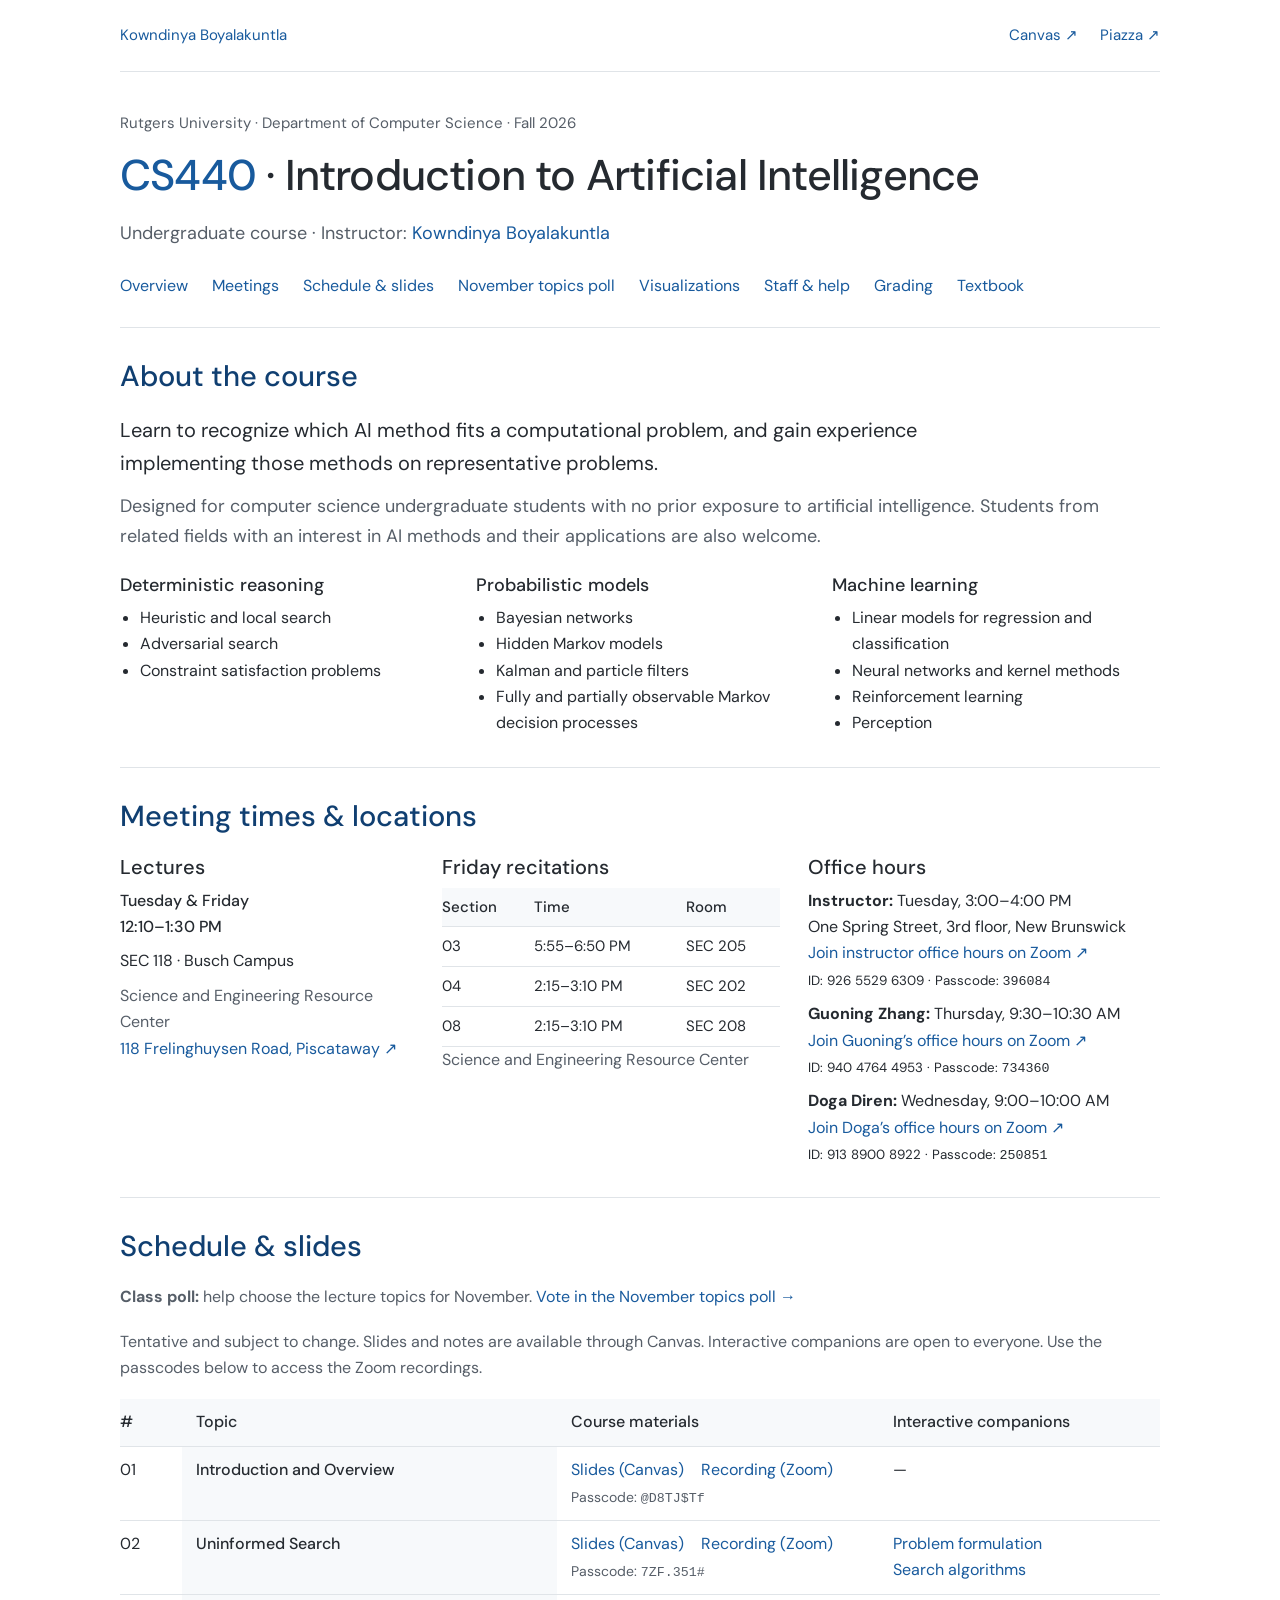
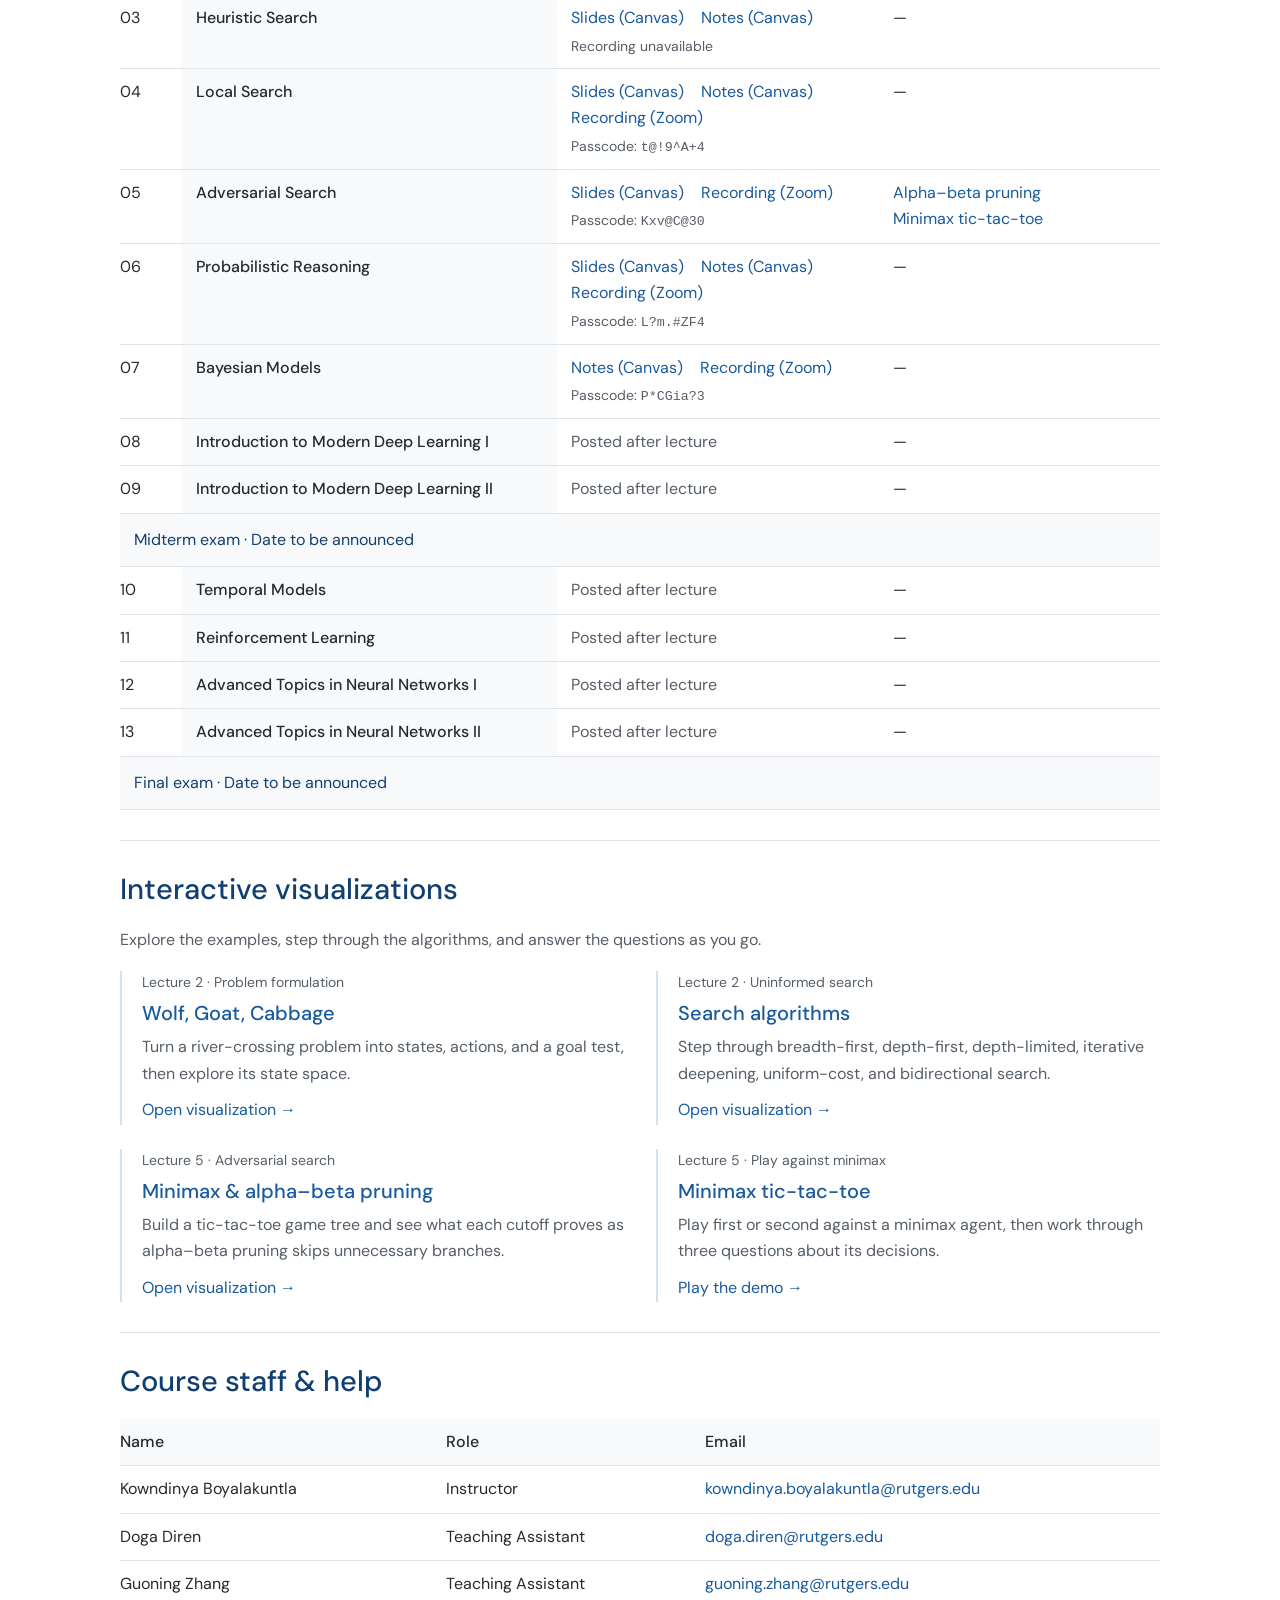
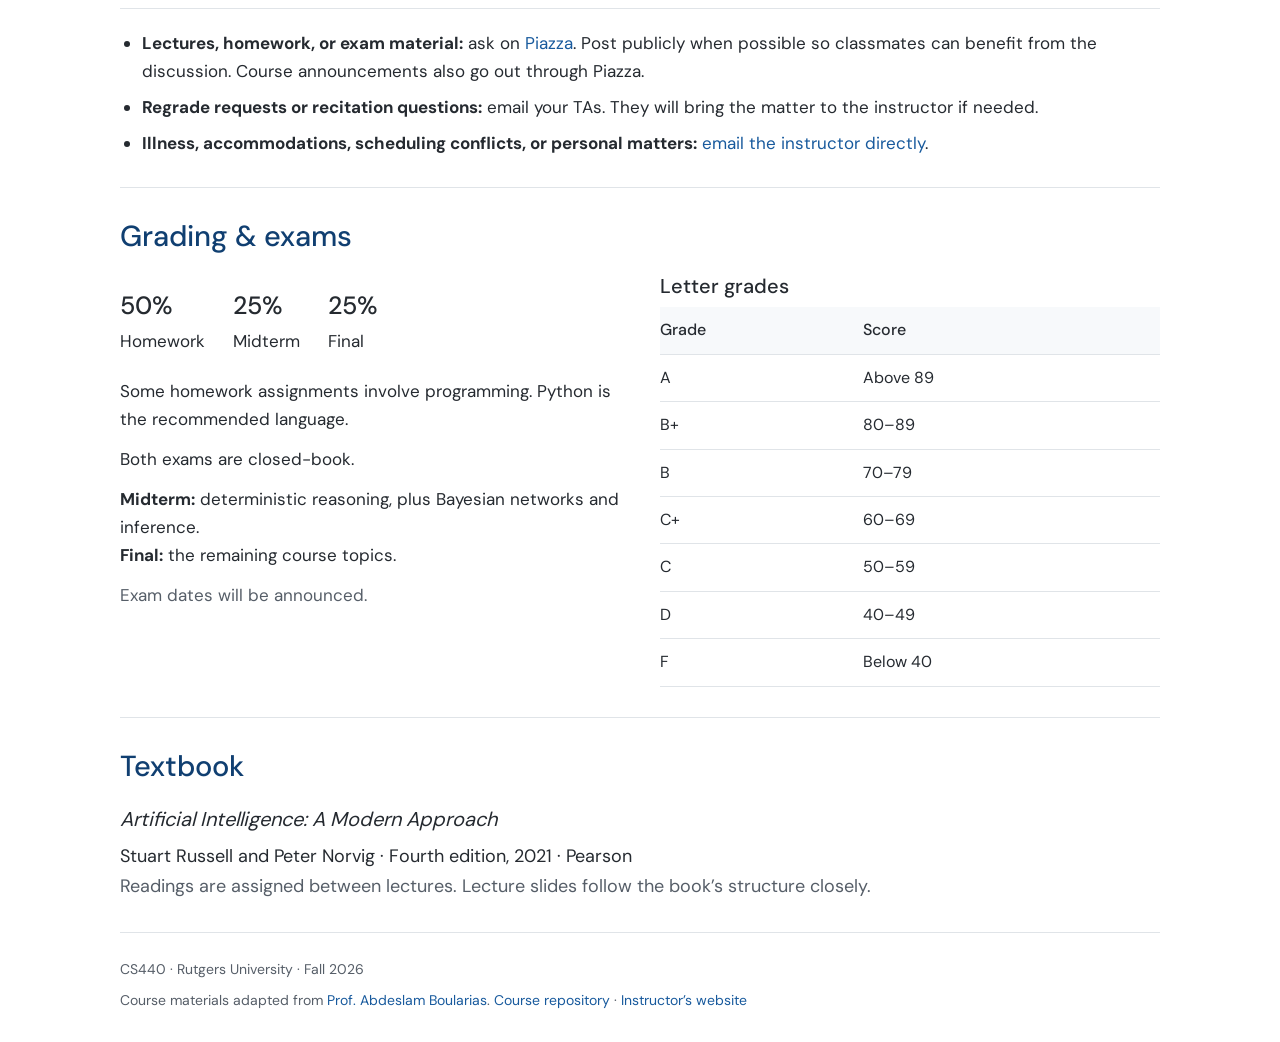
==== commit 27d011c7: "Add November lecture-topics poll page Co-Authored-By: Claude Opus 5.5 <noreply@anthropic.com>" ====
--- a/index.html
+++ b/index.html
@@ -17,7 +17,7 @@
 <p class="eyebrow">Rutgers University · Department of Computer Science · Fall 2026</p>
 <h1><span>CS440</span> · Introduction to Artificial Intelligence</h1>
 <p class="subtitle">Undergraduate course · Instructor: <a href="https://kowndinya2000.github.io/">Kowndinya Boyalakuntla</a></p>
-<nav class="course-nav" aria-label="On this page"><a href="#about">Overview</a><a href="#meetings">Meetings</a><a href="#schedule">Schedule &amp; slides</a><a href="#demos">Visualizations</a><a href="#staff">Staff &amp; help</a><a href="#grading">Grading</a><a href="#textbook">Textbook</a></nav>
+<nav class="course-nav" aria-label="On this page"><a href="#about">Overview</a><a href="#meetings">Meetings</a><a href="#schedule">Schedule &amp; slides</a><a href="poll/">November topics poll</a><a href="#demos">Visualizations</a><a href="#staff">Staff &amp; help</a><a href="#grading">Grading</a><a href="#textbook">Textbook</a></nav>
 </header>
 <main id="main">
 <section class="course-section" id="about" aria-labelledby="about-title">
@@ -44,6 +44,7 @@
 </section>
 <section class="course-section" id="schedule" aria-labelledby="schedule-title">
 <h2 id="schedule-title">Schedule &amp; slides</h2>
+<p class="notice"><strong>Class poll:</strong> help choose the lecture topics for November. <a href="poll/">Vote in the November topics poll →</a></p>
 <p class="notice">Tentative and subject to change. Slides and notes are available through Canvas. Interactive companions are open to everyone. Use the passcodes below to access the Zoom recordings.</p>
 <div class="table-scroll" role="region" aria-label="Lecture schedule, scroll horizontally on smaller screens" tabindex="0"><table class="schedule"><thead><tr><th scope="col">#</th><th scope="col">Topic</th><th scope="col">Course materials</th><th scope="col">Interactive companions</th></tr></thead><tbody>
 <tr><td>01</td><th scope="row">Introduction and Overview</th><td class="links"><a href="https://rutgers.instructure.com/courses/405079/files/60290222?location=course_syllabus_405079&amp;wrap=1">Slides (Canvas)</a> <a href="https://rutgers.zoom.us/rec/share/8eiTElsLQ2eTLRd1CwhN6lVd2pY9eE6BAnhB1m2duNx1I3ZPuygVqpuG8_RYqOAL.7z21X84rNIYqwxff" target="_blank" rel="noopener">Recording (Zoom)</a><small>Passcode: <code>@D8TJ$Tf</code></small></td><td class="links"><span aria-label="No companion demo">—</span></td></tr>
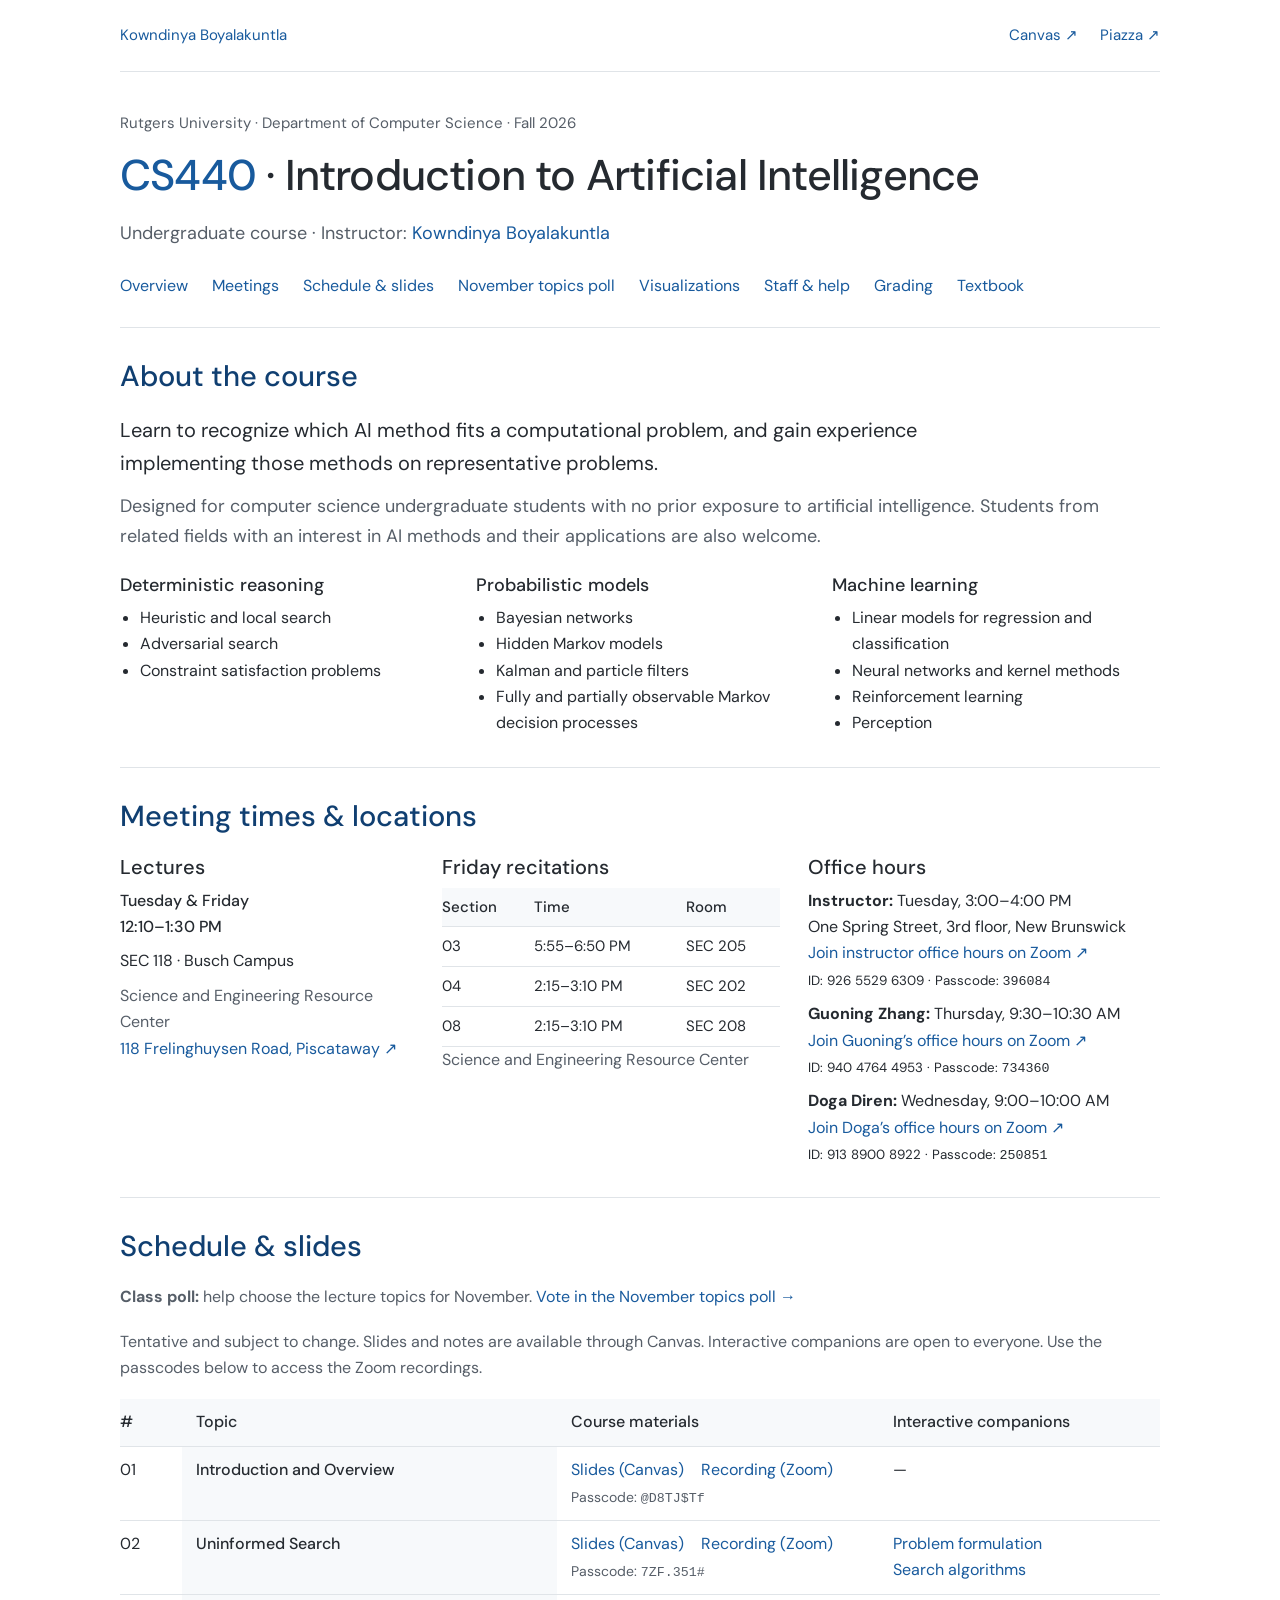
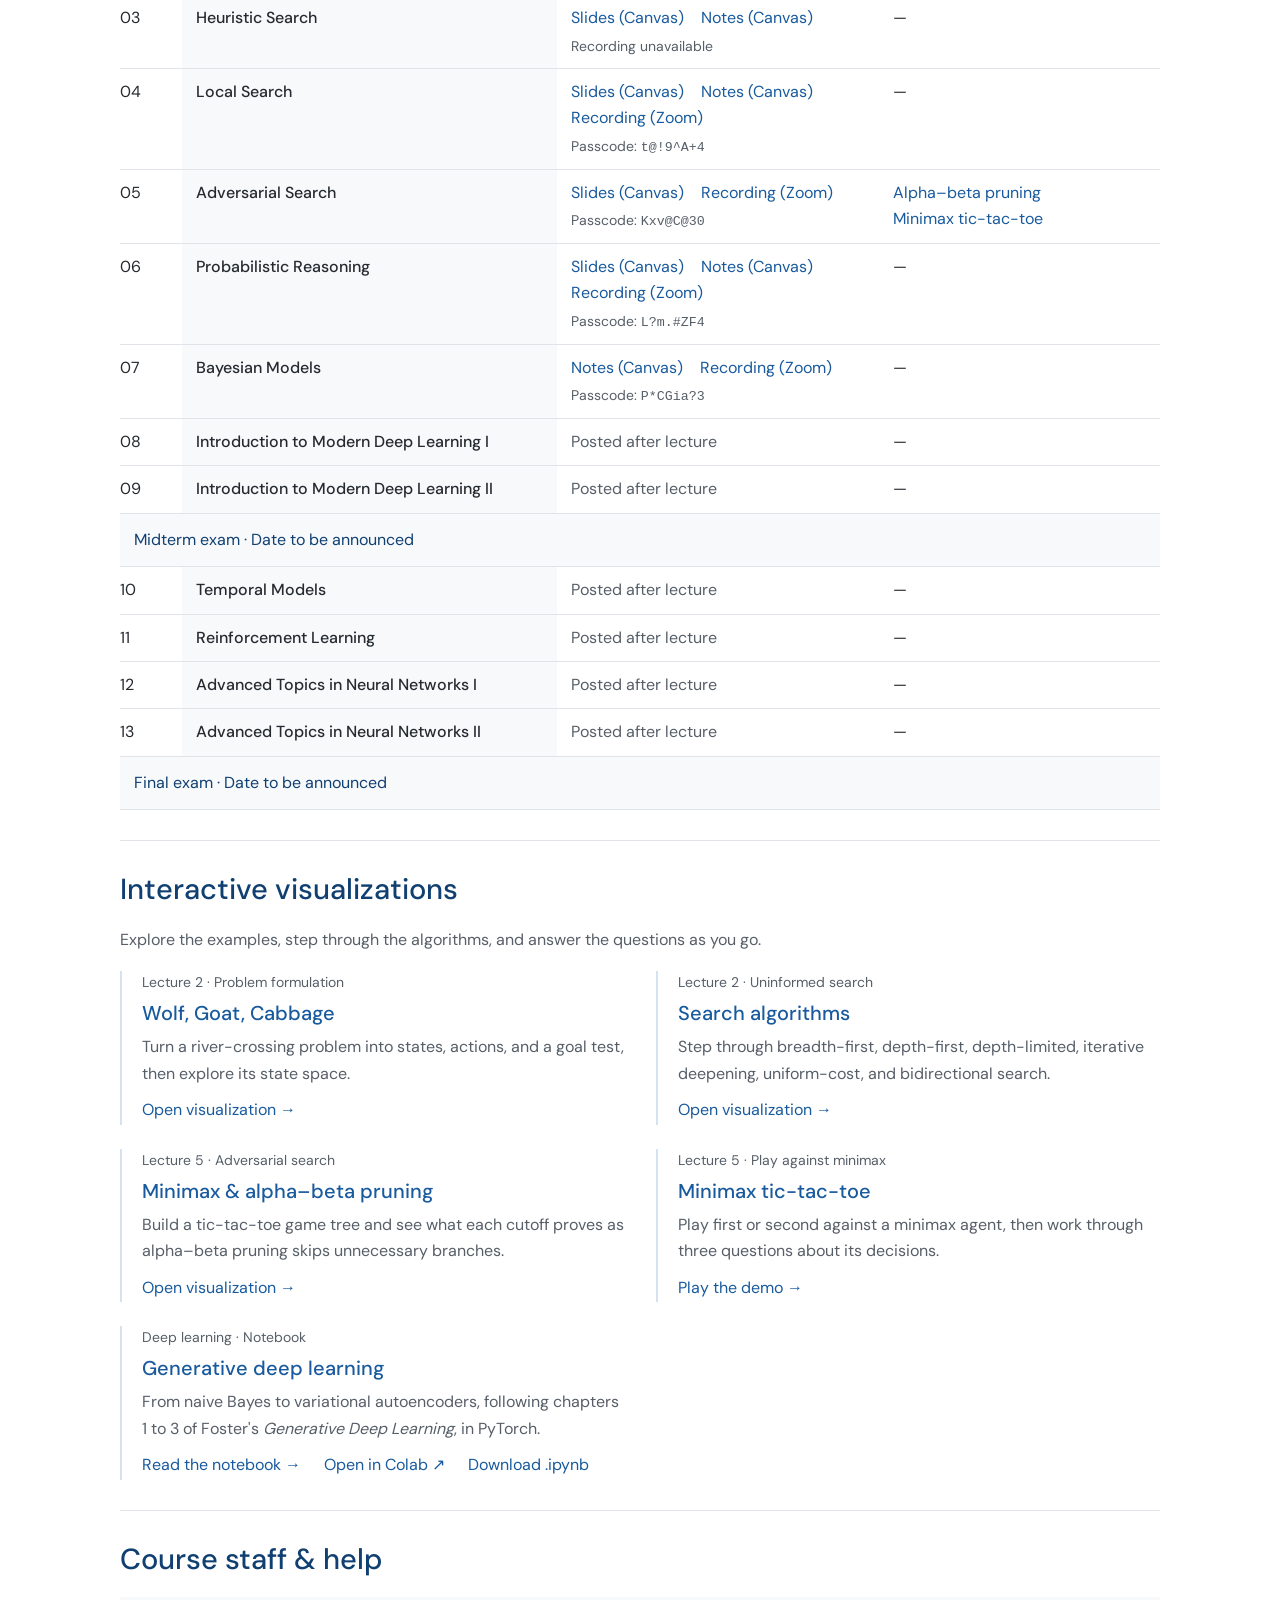
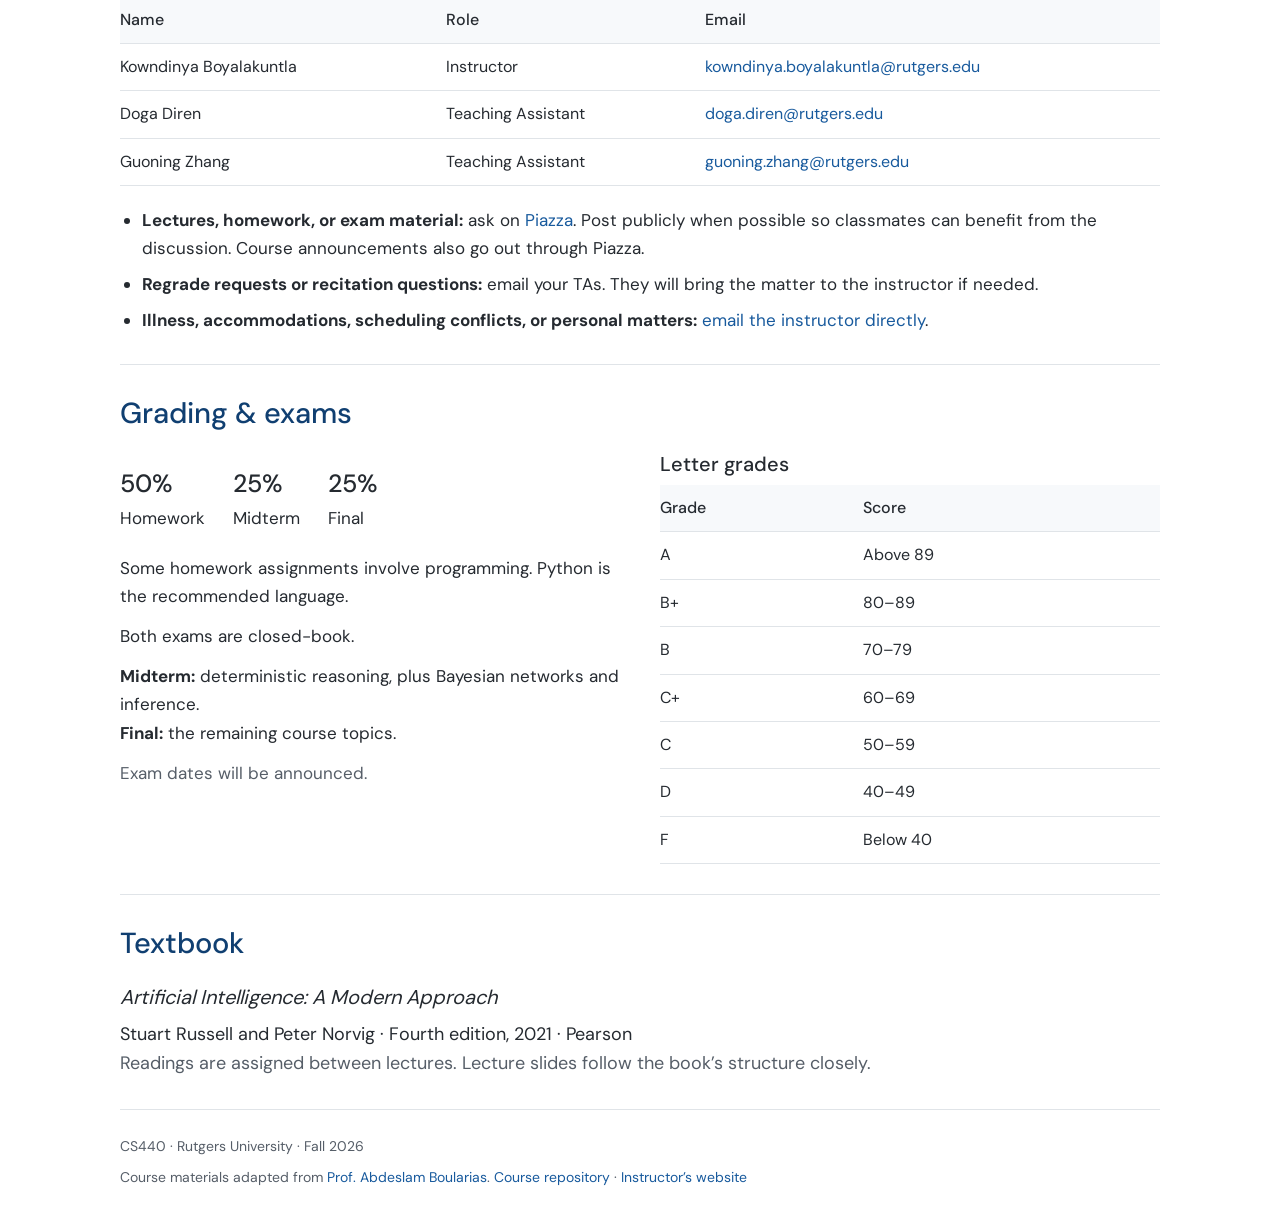
==== commit e71ea97d: "Add Generative Deep Learning ch. 1-3 notebook to visualizations Co-Authored-By: Claude Opus 5.5 <nor" ====
--- a/index.html
+++ b/index.html
@@ -72,6 +72,7 @@
 <article class="demo"><p class="tag">Lecture 2 · Uninformed search</p><h3><a href="lecture2/search.html">Search algorithms</a></h3><p>Step through breadth-first, depth-first, depth-limited, iterative deepening, uniform-cost, and bidirectional search.</p><a class="open" href="lecture2/search.html">Open visualization →</a></article>
 <article class="demo"><p class="tag">Lecture 5 · Adversarial search</p><h3><a href="lecture5/alpha-beta.html">Minimax &amp; alpha–beta pruning</a></h3><p>Build a tic-tac-toe game tree and see what each cutoff proves as alpha–beta pruning skips unnecessary branches.</p><a class="open" href="lecture5/alpha-beta.html">Open visualization →</a></article>
 <article class="demo"><p class="tag">Lecture 5 · Play against minimax</p><h3><a href="lecture5/minimax-tictactoe/">Minimax tic-tac-toe</a></h3><p>Play first or second against a minimax agent, then work through three questions about its decisions.</p><a class="open" href="lecture5/minimax-tictactoe/">Play the demo →</a></article>
+<article class="demo"><p class="tag">Deep learning · Notebook</p><h3><a href="notebooks/generative_dl_ch1_3_preview.html">Generative deep learning</a></h3><p>From naive Bayes to variational autoencoders, following chapters 1 to 3 of Foster's <em>Generative Deep Learning</em>, in PyTorch.</p><a class="open" href="notebooks/generative_dl_ch1_3_preview.html">Read the notebook →</a> <a class="open" href="https://colab.research.google.com/github/Kowndinya2000/cs440-fa26/blob/main/notebooks/generative_dl_ch1_3.ipynb" target="_blank" rel="noopener">Open in Colab ↗</a> <a class="open" href="notebooks/generative_dl_ch1_3.ipynb" download>Download .ipynb</a></article>
 </div>
 </section>
 <section class="course-section" id="staff" aria-labelledby="staff-title">
--- a/assets/course.css
+++ b/assets/course.css
@@ -7,3 +7,4 @@
 @media print{body{font-size:11pt}.wrapper{width:100%}.site-nav,.course-nav,.skip-link{display:none}.hero{padding-top:0}.table-scroll{overflow:visible}.schedule,.staff-table{min-width:0}.course-section{break-inside:avoid}a{color:inherit}}
 
 .schedule code{font-size:.95em;white-space:nowrap;user-select:all}
+.demo .open+.open{margin-left:18px}
